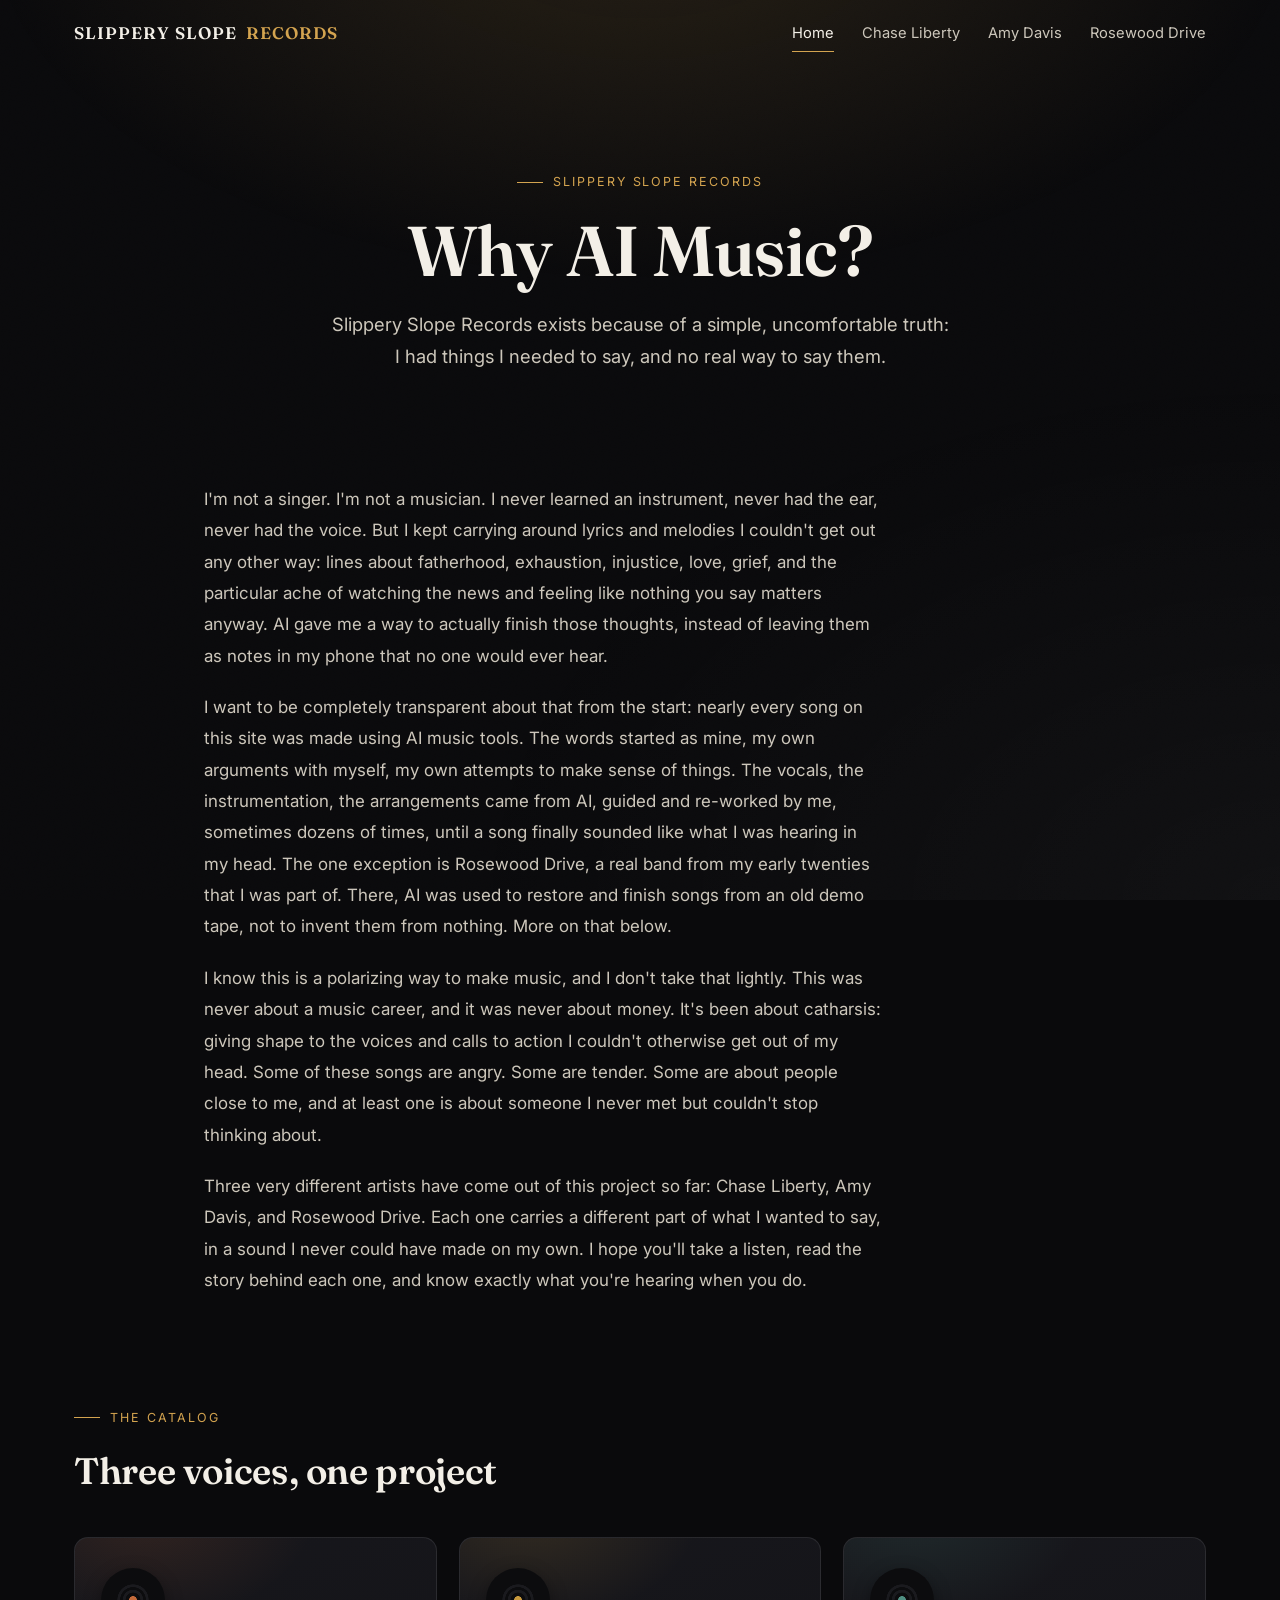
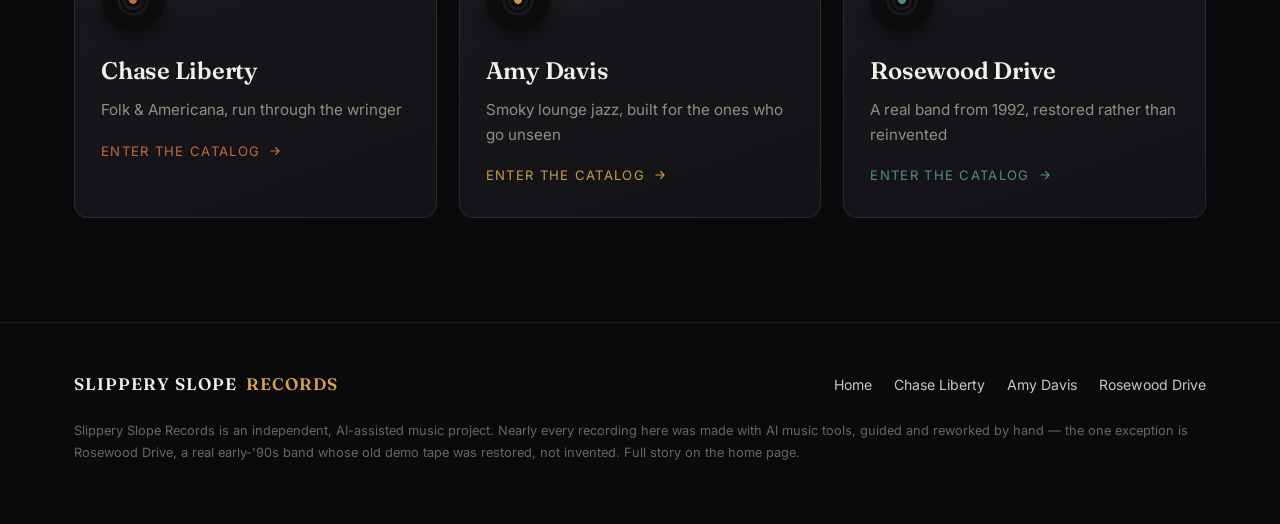
==== index.html @ 737b9333 "Add files via upload" ====
<!doctype html>
<html lang="en">
<head>
<meta charset="utf-8">
<meta name="viewport" content="width=device-width, initial-scale=1">
<title>Slippery Slope Records</title>
<meta name="description" content="Slippery Slope Records — an independent, AI-assisted music label. Home to Chase Liberty, Amy Davis, and Rosewood Drive.">
<link rel="icon" href="data:,">
<link rel="preconnect" href="https://fonts.googleapis.com">
<link rel="preconnect" href="https://fonts.gstatic.com" crossorigin>
<link href="https://fonts.googleapis.com/css2?family=Fraunces:ital,wght@0,400;0,500;0,600;0,700;1,500&family=Inter:wght@400;500;600;700&family=IBM+Plex+Mono:wght@400;500&display=swap" rel="stylesheet">
<link rel="stylesheet" href="assets/css/style.css">
</head>
<body>
<a class="skip-link" href="#main">Skip to content</a>
<header class="site-header">
  <div class="container container--wide">
    <a href="index.html" class="wordmark">Slippery Slope <span class="dot">Records</span></a>
    <nav class="nav-links">
      <a href="index.html" data-page="index.html" class="active">Home</a>
      <a href="chase-liberty.html" data-page="chase-liberty.html">Chase Liberty</a>
      <a href="amy-davis.html" data-page="amy-davis.html">Amy Davis</a>
      <a href="rosewood-drive.html" data-page="rosewood-drive.html">Rosewood Drive</a>
    </nav>
    <button class="nav-toggle" aria-label="Toggle menu" aria-expanded="false"><span></span></button>
  </div>
  <div class="nav-scrim"></div>
</header>
<main id="main">
  <section class="hero hero--center">
    <div class="container">
      <div class="kicker reveal">Slippery Slope Records</div>
      <h1 class="reveal">Why AI Music?</h1>
      <p class="lede reveal">Slippery Slope Records exists because of a simple, uncomfortable truth: I had things I needed to say, and no real way to say them.</p>
    </div>
  </section>

  <section class="section section--tight">
    <div class="container">
      <div class="prose reveal">
        <p>I'm not a singer. I'm not a musician. I never learned an instrument, never had the ear, never had the voice. But I kept carrying around lyrics and melodies I couldn't get out any other way: lines about fatherhood, exhaustion, injustice, love, grief, and the particular ache of watching the news and feeling like nothing you say matters anyway. AI gave me a way to actually finish those thoughts, instead of leaving them as notes in my phone that no one would ever hear.</p>
<p>I want to be completely transparent about that from the start: nearly every song on this site was made using AI music tools. The words started as mine, my own arguments with myself, my own attempts to make sense of things. The vocals, the instrumentation, the arrangements came from AI, guided and re-worked by me, sometimes dozens of times, until a song finally sounded like what I was hearing in my head. The one exception is Rosewood Drive, a real band from my early twenties that I was part of. There, AI was used to restore and finish songs from an old demo tape, not to invent them from nothing. More on that below.</p>
<p>I know this is a polarizing way to make music, and I don't take that lightly. This was never about a music career, and it was never about money. It's been about catharsis: giving shape to the voices and calls to action I couldn't otherwise get out of my head. Some of these songs are angry. Some are tender. Some are about people close to me, and at least one is about someone I never met but couldn't stop thinking about.</p>
<p>Three very different artists have come out of this project so far: Chase Liberty, Amy Davis, and Rosewood Drive. Each one carries a different part of what I wanted to say, in a sound I never could have made on my own. I hope you'll take a listen, read the story behind each one, and know exactly what you're hearing when you do.</p>
      </div>
    </div>
  </section>

  <section class="section">
    <div class="container container--wide">
      <div class="section-head reveal">
        <div class="kicker">The Catalog</div>
        <h2>Three voices, one project</h2>
      </div>
      <div class="artist-grid">
        <a class="artist-card reveal" data-c="chase" href="chase-liberty.html">
          <div class="vinyl" aria-hidden="true"></div>
          <h3>Chase Liberty</h3>
          <p>Folk & Americana, run through the wringer</p>
          <span class="go">Enter the catalog <svg viewBox="0 0 24 24" fill="none" xmlns="http://www.w3.org/2000/svg"><path d="M5 12H19M19 12L13 6M19 12L13 18" stroke="currentColor" stroke-width="2" stroke-linecap="round" stroke-linejoin="round"/></svg></span>
        </a>
        <a class="artist-card reveal" data-c="amy" href="amy-davis.html">
          <div class="vinyl" aria-hidden="true"></div>
          <h3>Amy Davis</h3>
          <p>Smoky lounge jazz, built for the ones who go unseen</p>
          <span class="go">Enter the catalog <svg viewBox="0 0 24 24" fill="none" xmlns="http://www.w3.org/2000/svg"><path d="M5 12H19M19 12L13 6M19 12L13 18" stroke="currentColor" stroke-width="2" stroke-linecap="round" stroke-linejoin="round"/></svg></span>
        </a>
        <a class="artist-card reveal" data-c="rosewood" href="rosewood-drive.html">
          <div class="vinyl" aria-hidden="true"></div>
          <h3>Rosewood Drive</h3>
          <p>A real band from 1992, restored rather than reinvented</p>
          <span class="go">Enter the catalog <svg viewBox="0 0 24 24" fill="none" xmlns="http://www.w3.org/2000/svg"><path d="M5 12H19M19 12L13 6M19 12L13 18" stroke="currentColor" stroke-width="2" stroke-linecap="round" stroke-linejoin="round"/></svg></span>
        </a>
      </div>
    </div>
  </section>
</main>
<footer class="site-footer">
  <div class="container container--wide">
    <div class="footer-grid">
      <a href="index.html" class="wordmark">Slippery Slope <span class="dot">Records</span></a>
      <nav class="footer-nav">
        <a href="index.html">Home</a>
        <a href="chase-liberty.html">Chase Liberty</a>
        <a href="amy-davis.html">Amy Davis</a>
        <a href="rosewood-drive.html">Rosewood Drive</a>
      </nav>
    </div>
    <p class="footer-fine">Slippery Slope Records is an independent, AI-assisted music project. Nearly every recording here was made with AI music tools, guided and reworked by hand — the one exception is Rosewood Drive, a real early-'90s band whose old demo tape was restored, not invented. Full story on the home page.</p>
  </div>
</footer>
<button class="to-top" aria-label="Back to top"><svg viewBox="0 0 24 24" fill="none" xmlns="http://www.w3.org/2000/svg"><path d="M12 19V5M12 5L6 11M12 5L18 11" stroke="currentColor" stroke-width="2" stroke-linecap="round" stroke-linejoin="round"/></svg></button>
<script src="assets/js/main.js"></script>
</body>
</html>
---- assets/css/style.css ----
/* ==========================================================================
   Slippery Slope Records — shared stylesheet
   ========================================================================== */

:root{
  --bg:            #0a0a0c;
  --bg-raised:     #131317;
  --bg-card:       #17171c;
  --line:          rgba(255,255,255,.09);
  --line-strong:   rgba(255,255,255,.16);
  --ink:           #f3efe7;
  --ink-dim:       #cdc7bb;
  --muted:         #948d81;
  --muted-2:       #6b665c;

  /* default / label accent (home page) */
  --accent:        #d3a34f;
  --accent-ink:    #1a1305;
  --accent-soft:   rgba(211,163,79,.14);

  --font-display: "Fraunces", "Iowan Old Style", "Palatino Linotype", Georgia, serif;
  --font-body:    "Inter", -apple-system, BlinkMacSystemFont, "Segoe UI", sans-serif;
  --font-mono:    "IBM Plex Mono", "SFMono-Regular", Consolas, monospace;

  --container: 920px;
  --radius: 14px;
  --radius-sm: 8px;

  --ease: cubic-bezier(.22,.9,.32,1);
}

/* Per-artist accent themes, set via [data-artist] on <body> */
body[data-artist="chase"]{
  --accent: #c46a3a;
  --accent-ink: #1b0d04;
  --accent-soft: rgba(196,106,58,.16);
  --accent-2: #4c6b6a;
}
body[data-artist="amy"]{
  --accent: #c99a3e;
  --accent-ink: #1a1304;
  --accent-soft: rgba(201,154,62,.15);
  --accent-2: #7c2540;
}
body[data-artist="rosewood"]{
  --accent: #4f8f82;
  --accent-ink: #06120f;
  --accent-soft: rgba(79,143,130,.16);
  --accent-2: #c99a3e;
}

*,*::before,*::after{ box-sizing:border-box; }
html{ scroll-behavior:smooth; }
@media (prefers-reduced-motion: reduce){
  html{ scroll-behavior:auto; }
  *,*::before,*::after{ animation-duration:.001ms !important; animation-iteration-count:1 !important; transition-duration:.001ms !important; scroll-behavior:auto !important; }
}

html,body{ height:100%; }
body{
  margin:0;
  background:var(--bg);
  color:var(--ink);
  font-family:var(--font-body);
  font-size:16px;
  line-height:1.6;
  -webkit-font-smoothing:antialiased;
  overflow-x:hidden;
  position:relative;
}

/* film-grain / noise overlay for atmosphere */
body::before{
  content:"";
  position:fixed; inset:0;
  z-index:2000;
  pointer-events:none;
  opacity:.035;
  mix-blend-mode:overlay;
  background-image:url("data:image/svg+xml;utf8,<svg xmlns='http://www.w3.org/2000/svg' width='120' height='120'><filter id='n'><feTurbulence type='fractalNoise' baseFrequency='0.85' numOctaves='2' stitchTiles='stitch'/></filter><rect width='100%25' height='100%25' filter='url(%23n)'/></svg>");
}

/* soft vignette + top glow */
body::after{
  content:"";
  position:fixed; inset:0;
  z-index:0;
  pointer-events:none;
  background:
    radial-gradient(1100px 620px at 50% -10%, var(--accent-soft), transparent 60%),
    radial-gradient(1400px 900px at 100% 100%, rgba(255,255,255,.03), transparent 60%);
}

img{ max-width:100%; display:block; }
a{ color:inherit; text-decoration:none; }
h1,h2,h3,h4{ font-family:var(--font-display); font-weight:600; margin:0; letter-spacing:-.01em; }
p{ margin:0; }
ul{ margin:0; padding:0; list-style:none; }
button{ font:inherit; color:inherit; background:none; border:0; cursor:pointer; }

::selection{ background:var(--accent); color:var(--accent-ink); }

.container{
  width:100%;
  max-width:var(--container);
  margin-inline:auto;
  padding-inline:24px;
  position:relative;
  z-index:1;
}
.container--wide{ max-width:1180px; }

section{ position:relative; z-index:1; }

/* ---------------------------------------------------------------------- */
/* Skip link                                                               */
/* ---------------------------------------------------------------------- */
.skip-link{
  position:absolute; left:12px; top:-60px;
  background:var(--accent); color:var(--accent-ink);
  padding:10px 16px; border-radius:8px; font-weight:600;
  z-index:5000; transition:top .2s var(--ease);
}
.skip-link:focus{ top:12px; }

/* ---------------------------------------------------------------------- */
/* Header / nav                                                           */
/* ---------------------------------------------------------------------- */
.site-header{
  position:sticky; top:0; z-index:1000;
  padding:18px 0;
  background:transparent;
  border-bottom:1px solid transparent;
  transition:background .35s var(--ease), border-color .35s var(--ease), padding .35s var(--ease);
}
.site-header.is-scrolled{
  background:rgba(10,10,12,.82);
  backdrop-filter:blur(14px) saturate(1.2);
  -webkit-backdrop-filter:blur(14px) saturate(1.2);
  border-bottom:1px solid var(--line);
  padding:12px 0;
}
.site-header .container{
  display:flex; align-items:center; justify-content:space-between;
  gap:20px;
}
.wordmark{
  font-family:var(--font-display);
  font-size:1.05rem;
  font-weight:600;
  letter-spacing:.06em;
  text-transform:uppercase;
  display:flex; align-items:baseline; gap:.5em;
  white-space:nowrap;
}
.wordmark .dot{ color:var(--accent); }

.eq{ display:inline-flex; align-items:flex-end; gap:2px; height:14px; }
.eq span{
  width:3px; background:var(--accent); border-radius:1px;
  animation:eq 1.1s ease-in-out infinite;
}
.eq span:nth-child(1){ height:40%; animation-delay:-.9s; }
.eq span:nth-child(2){ height:100%; animation-delay:-.4s; }
.eq span:nth-child(3){ height:65%; animation-delay:-1.1s; }
.eq span:nth-child(4){ height:85%; animation-delay:-.2s; }
@keyframes eq{
  0%,100%{ transform:scaleY(.35); }
  50%{ transform:scaleY(1); }
}

.nav-links{ display:flex; align-items:center; gap:28px; font-size:.92rem; }
.nav-links a{
  position:relative; padding:4px 0; color:var(--ink-dim);
  transition:color .2s;
}
.nav-links a::after{
  content:""; position:absolute; left:0; right:100%; bottom:-2px; height:1px;
  background:var(--accent); transition:right .3s var(--ease);
}
.nav-links a:hover, .nav-links a.active{ color:var(--ink); }
.nav-links a:hover::after, .nav-links a.active::after{ right:0; }

.nav-toggle{
  display:none; width:40px; height:40px; align-items:center; justify-content:center;
  border-radius:8px;
}
.nav-toggle span, .nav-toggle::before, .nav-toggle::after{
  content:""; display:block; width:20px; height:1.5px; background:var(--ink);
  transition:transform .25s var(--ease), opacity .2s;
}
.nav-toggle::before{ transform:translateY(-6px); }
.nav-toggle::after{ transform:translateY(6px); }
.nav-toggle.is-open::before{ transform:translateY(0) rotate(45deg); }
.nav-toggle.is-open::after{ transform:translateY(0) rotate(-45deg); }
.nav-toggle.is-open span{ opacity:0; }

@media (max-width: 760px){
  .nav-links{
    position:fixed; inset:0 0 0 auto; width:min(78vw,320px);
    background:#0d0d10; border-left:1px solid var(--line);
    flex-direction:column; align-items:flex-start; justify-content:center;
    gap:26px; padding:40px 32px;
    transform:translateX(100%); transition:transform .35s var(--ease);
    z-index:999;
  }
  .nav-links.is-open{ transform:translateX(0); }
  .nav-links a{ font-size:1.1rem; }
  .nav-toggle{ display:inline-flex; }
  .nav-scrim{
    position:fixed; inset:0; background:rgba(0,0,0,.5); opacity:0; pointer-events:none;
    transition:opacity .3s; z-index:998;
  }
  .nav-scrim.is-open{ opacity:1; pointer-events:auto; }
}

/* ---------------------------------------------------------------------- */
/* Hero                                                                    */
/* ---------------------------------------------------------------------- */
.hero{
  padding:96px 0 72px;
  text-align:center;
}
.hero--artist{ text-align:left; padding-top:72px; }
.kicker{
  display:inline-flex; align-items:center; gap:10px;
  font-size:.78rem; letter-spacing:.16em; text-transform:uppercase;
  color:var(--accent); margin-bottom:22px;
}
.kicker::before{ content:""; width:26px; height:1px; background:var(--accent); }
.hero h1{
  font-size:clamp(2.4rem, 6vw, 4.4rem);
  line-height:1.04;
}
.hero .lede{
  margin-top:22px; max-width:620px;
  color:var(--ink-dim); font-size:1.15rem; line-height:1.7;
}
.hero--artist .lede{ margin-inline:0; }
.hero .lede + .lede{ margin-top:14px; }
.hero--center .lede{ margin-inline:auto; }

.hero-meta{
  display:flex; gap:14px; margin-top:30px; flex-wrap:wrap;
}
.hero--center .hero-meta{ justify-content:center; }

/* buttons */
.btn{
  display:inline-flex; align-items:center; gap:10px;
  padding:13px 24px; border-radius:999px;
  font-size:.9rem; font-weight:600; letter-spacing:.02em;
  border:1px solid var(--line-strong);
  transition:transform .25s var(--ease), background .25s, border-color .25s, color .25s;
}
.btn:hover{ transform:translateY(-2px); }
.btn-primary{ background:var(--accent); color:var(--accent-ink); border-color:var(--accent); }
.btn-primary:hover{ filter:brightness(1.08); }
.btn-ghost{ background:transparent; color:var(--ink); }
.btn-ghost:hover{ border-color:var(--accent); color:var(--accent); }
.btn[aria-disabled="true"]{
  opacity:.55; cursor:default; border-style:dashed;
}
.btn[aria-disabled="true"]:hover{ transform:none; border-color:var(--line-strong); color:inherit; }
.btn svg{ width:16px; height:16px; flex:none; }

/* ---------------------------------------------------------------------- */
/* Reveal-on-scroll                                                        */
/* ---------------------------------------------------------------------- */
.reveal{
  opacity:0; transform:translateY(22px);
  transition:opacity .8s var(--ease), transform .8s var(--ease);
}
.reveal.in-view{ opacity:1; transform:translateY(0); }
.reveal-stagger.in-view > *{ transition-delay:calc(var(--i,0) * 90ms); }

/* ---------------------------------------------------------------------- */
/* Prose sections (Home / bios)                                           */
/* ---------------------------------------------------------------------- */
.prose{ max-width:680px; }
.prose p{ color:var(--ink-dim); font-size:1.06rem; line-height:1.85; }
.prose p + p{ margin-top:20px; }
.prose em{ color:var(--ink); font-style:italic; }

.section{ padding:64px 0; }
.section--tight{ padding:40px 0; }
.section-head{ margin-bottom:36px; }
.section-head h2{ font-size:clamp(1.7rem,3.4vw,2.3rem); }
.section-head .kicker{ margin-bottom:14px; }

.divider{
  border:0; height:1px; background:var(--line);
  margin:0;
}

/* ---------------------------------------------------------------------- */
/* Artist teaser cards (home)                                              */
/* ---------------------------------------------------------------------- */
.artist-grid{
  display:grid; grid-template-columns:repeat(3,1fr); gap:22px;
}
@media (max-width:860px){ .artist-grid{ grid-template-columns:1fr; } }

.artist-card{
  display:block; padding:30px 26px; border-radius:var(--radius);
  background:linear-gradient(160deg,var(--bg-card),var(--bg-raised));
  border:1px solid var(--line);
  position:relative; overflow:hidden;
  transition:transform .4s var(--ease), border-color .4s;
}
.artist-card::before{
  content:""; position:absolute; inset:0;
  background:radial-gradient(240px 160px at 20% -10%, var(--card-accent, var(--accent)) , transparent 70%);
  opacity:.16; transition:opacity .4s;
}
.artist-card:hover{ transform:translateY(-6px); border-color:var(--card-accent, var(--accent)); }
.artist-card:hover::before{ opacity:.3; }
.artist-card[data-c="chase"]{ --card-accent:#c46a3a; }
.artist-card[data-c="amy"]{ --card-accent:#c99a3e; }
.artist-card[data-c="rosewood"]{ --card-accent:#4f8f82; }

.artist-card .vinyl{ margin-bottom:20px; }
.artist-card h3{ font-size:1.5rem; margin-bottom:8px; position:relative; }
.artist-card p{ color:var(--muted); font-size:.95rem; position:relative; line-height:1.6; }
.artist-card .go{
  margin-top:18px; display:inline-flex; align-items:center; gap:8px;
  font-size:.82rem; text-transform:uppercase; letter-spacing:.1em;
  color:var(--card-accent, var(--accent)); position:relative;
}
.artist-card .go svg{ width:14px; height:14px; transition:transform .3s var(--ease); }
.artist-card:hover .go svg{ transform:translateX(5px); }

/* vinyl record decorative placeholder */
.vinyl{
  width:64px; height:64px; border-radius:50%;
  background:
    radial-gradient(circle at 50% 50%, var(--card-accent,var(--accent)) 0 8%, #0c0c0e 9% 16%,
    #1a1a1e 17% 22%, #0c0c0e 23% 28%, #1a1a1e 29% 34%, #0c0c0e 35% 100%);
  box-shadow:0 6px 18px rgba(0,0,0,.4);
  position:relative;
  transition:transform .6s var(--ease);
}
.artist-card:hover .vinyl{ transform:rotate(70deg); }
.vinyl--lg{ width:176px; height:176px; }
.vinyl-spin{ animation:spin 6s linear infinite; }
@keyframes spin{ to{ transform:rotate(360deg); } }

/* ---------------------------------------------------------------------- */
/* Artist bio block                                                        */
/* ---------------------------------------------------------------------- */
.bio-block{
  display:grid; grid-template-columns:auto 1fr; gap:32px; align-items:start;
}
@media (max-width:640px){ .bio-block{ grid-template-columns:1fr; } .bio-block .vinyl--lg{ margin-bottom:6px; } }

/* ---------------------------------------------------------------------- */
/* Album block                                                             */
/* ---------------------------------------------------------------------- */
.album{
  padding:56px 0;
  border-top:1px solid var(--line);
}
.album-head{
  display:flex; flex-wrap:wrap; align-items:baseline; justify-content:space-between;
  gap:14px; margin-bottom:14px;
}
.album-head h2{ font-size:clamp(1.6rem,3.6vw,2.2rem); }
.album-date{ color:var(--muted); font-size:.9rem; letter-spacing:.04em; }
.album-intro{ max-width:680px; margin-bottom:38px; }
.album-intro p{ color:var(--ink-dim); line-height:1.8; }
.album-intro p + p{ margin-top:16px; }

/* ---------------------------------------------------------------------- */
/* Track cards                                                             */
/* ---------------------------------------------------------------------- */
.tracklist{ display:flex; flex-direction:column; gap:14px; }

.track{
  border:1px solid var(--line);
  border-radius:var(--radius);
  background:var(--bg-card);
  overflow:hidden;
}
.track-head{
  width:100%; display:flex; align-items:center; gap:16px;
  padding:20px 22px; text-align:left;
}
.track-num{
  font-family:var(--font-mono); font-size:.78rem; color:var(--muted);
  width:26px; flex:none;
}
.track-title-wrap{ flex:1; min-width:0; }
.track-title{ font-family:var(--font-display); font-size:1.18rem; font-weight:600; }
.track-title .dedication{
  display:block; font-family:var(--font-body); font-weight:500; font-style:italic;
  color:var(--accent); font-size:.82rem; margin-top:4px;
}
.track-subtitle{ color:var(--muted); font-size:.82rem; margin-top:3px; font-style:italic; }
.track-toggle-icon{
  width:30px; height:30px; border-radius:50%; border:1px solid var(--line-strong);
  display:flex; align-items:center; justify-content:center; flex:none;
  transition:transform .35s var(--ease), border-color .3s, background .3s;
}
.track-toggle-icon svg{ width:12px; height:12px; }
.track[data-open="true"] .track-toggle-icon{
  transform:rotate(45deg); background:var(--accent); border-color:var(--accent);
}
.track[data-open="true"] .track-toggle-icon svg path{ stroke:var(--accent-ink); }

.track-body{
  display:grid; grid-template-rows:0fr; transition:grid-template-rows .5s var(--ease);
}
.track[data-open="true"] .track-body{ grid-template-rows:1fr; }
.track-body-inner{ overflow:hidden; }

.track-tabs{
  display:flex; gap:6px; padding:0 22px; margin-top:2px;
}
.track-tab{
  padding:8px 16px; font-size:.82rem; border-radius:999px;
  color:var(--muted); border:1px solid transparent;
}
.track-tab.is-active{ background:var(--accent-soft); color:var(--accent); border-color:var(--accent-soft); }
.track-panels{ padding:18px 22px 26px; }
.track-panel{ display:none; }
.track-panel.is-active{ display:block; }

.track-story p{ color:var(--ink-dim); line-height:1.8; font-size:.98rem; }
.track-story p + p{ margin-top:16px; }

.lyrics{
  font-family:var(--font-mono);
  font-size:.86rem; line-height:1.9;
  color:var(--ink-dim);
  white-space:pre-line;
  border-left:2px solid var(--accent-soft);
  padding-left:18px;
}

.note-card{
  border:1px dashed var(--line-strong); border-radius:var(--radius-sm);
  padding:16px 18px; color:var(--muted); font-size:.88rem; font-style:italic;
  background:rgba(255,255,255,.02);
}

.track-photos{
  display:grid; grid-template-columns:repeat(auto-fit,minmax(220px,1fr));
  gap:16px; margin-top:22px;
}
.track-photo figure{ margin:0; }
.track-photo img{
  border-radius:var(--radius-sm); border:1px solid var(--line);
  filter:grayscale(.15) contrast(1.05);
}
.track-photo figcaption{
  margin-top:8px; font-size:.8rem; color:var(--muted); line-height:1.5; font-style:italic;
}

/* ---------------------------------------------------------------------- */
/* Disclosure / callout                                                    */
/* ---------------------------------------------------------------------- */
.callout{
  border:1px solid var(--line-strong);
  border-radius:var(--radius);
  padding:28px 30px;
  background:linear-gradient(160deg, var(--accent-soft), transparent 70%);
}
.callout h3{ font-size:1.1rem; margin-bottom:10px; }
.callout p{ color:var(--ink-dim); font-size:.95rem; line-height:1.75; }

/* ---------------------------------------------------------------------- */
/* Footer                                                                  */
/* ---------------------------------------------------------------------- */
.site-footer{
  border-top:1px solid var(--line);
  padding:48px 0 60px;
  margin-top:40px;
}
.footer-grid{
  display:flex; flex-wrap:wrap; justify-content:space-between; gap:24px;
  align-items:center;
}
.footer-nav{ display:flex; gap:22px; flex-wrap:wrap; font-size:.88rem; color:var(--ink-dim); }
.footer-nav a:hover{ color:var(--accent); }
.footer-fine{ color:var(--muted-2); font-size:.8rem; margin-top:22px; line-height:1.7; }

/* ---------------------------------------------------------------------- */
/* Back to top                                                             */
/* ---------------------------------------------------------------------- */
.to-top{
  position:fixed; right:22px; bottom:22px; z-index:900;
  width:46px; height:46px; border-radius:50%;
  background:var(--bg-card); border:1px solid var(--line-strong);
  display:flex; align-items:center; justify-content:center;
  opacity:0; transform:translateY(10px); pointer-events:none;
  transition:opacity .3s, transform .3s, border-color .3s;
}
.to-top.is-visible{ opacity:1; transform:translateY(0); pointer-events:auto; }
.to-top:hover{ border-color:var(--accent); }
.to-top svg{ width:16px; height:16px; }

/* ---------------------------------------------------------------------- */
/* Misc                                                                    */
/* ---------------------------------------------------------------------- */
.eyebrow-list{ display:flex; gap:10px; flex-wrap:wrap; margin-top:26px; }
.pill{
  font-size:.78rem; padding:6px 12px; border-radius:999px;
  border:1px solid var(--line-strong); color:var(--muted);
}

@media (max-width:640px){
  .hero{ padding:64px 0 48px; }
  .section{ padding:44px 0; }
  .album{ padding:40px 0; }
  .track-head{ padding:16px; }
}
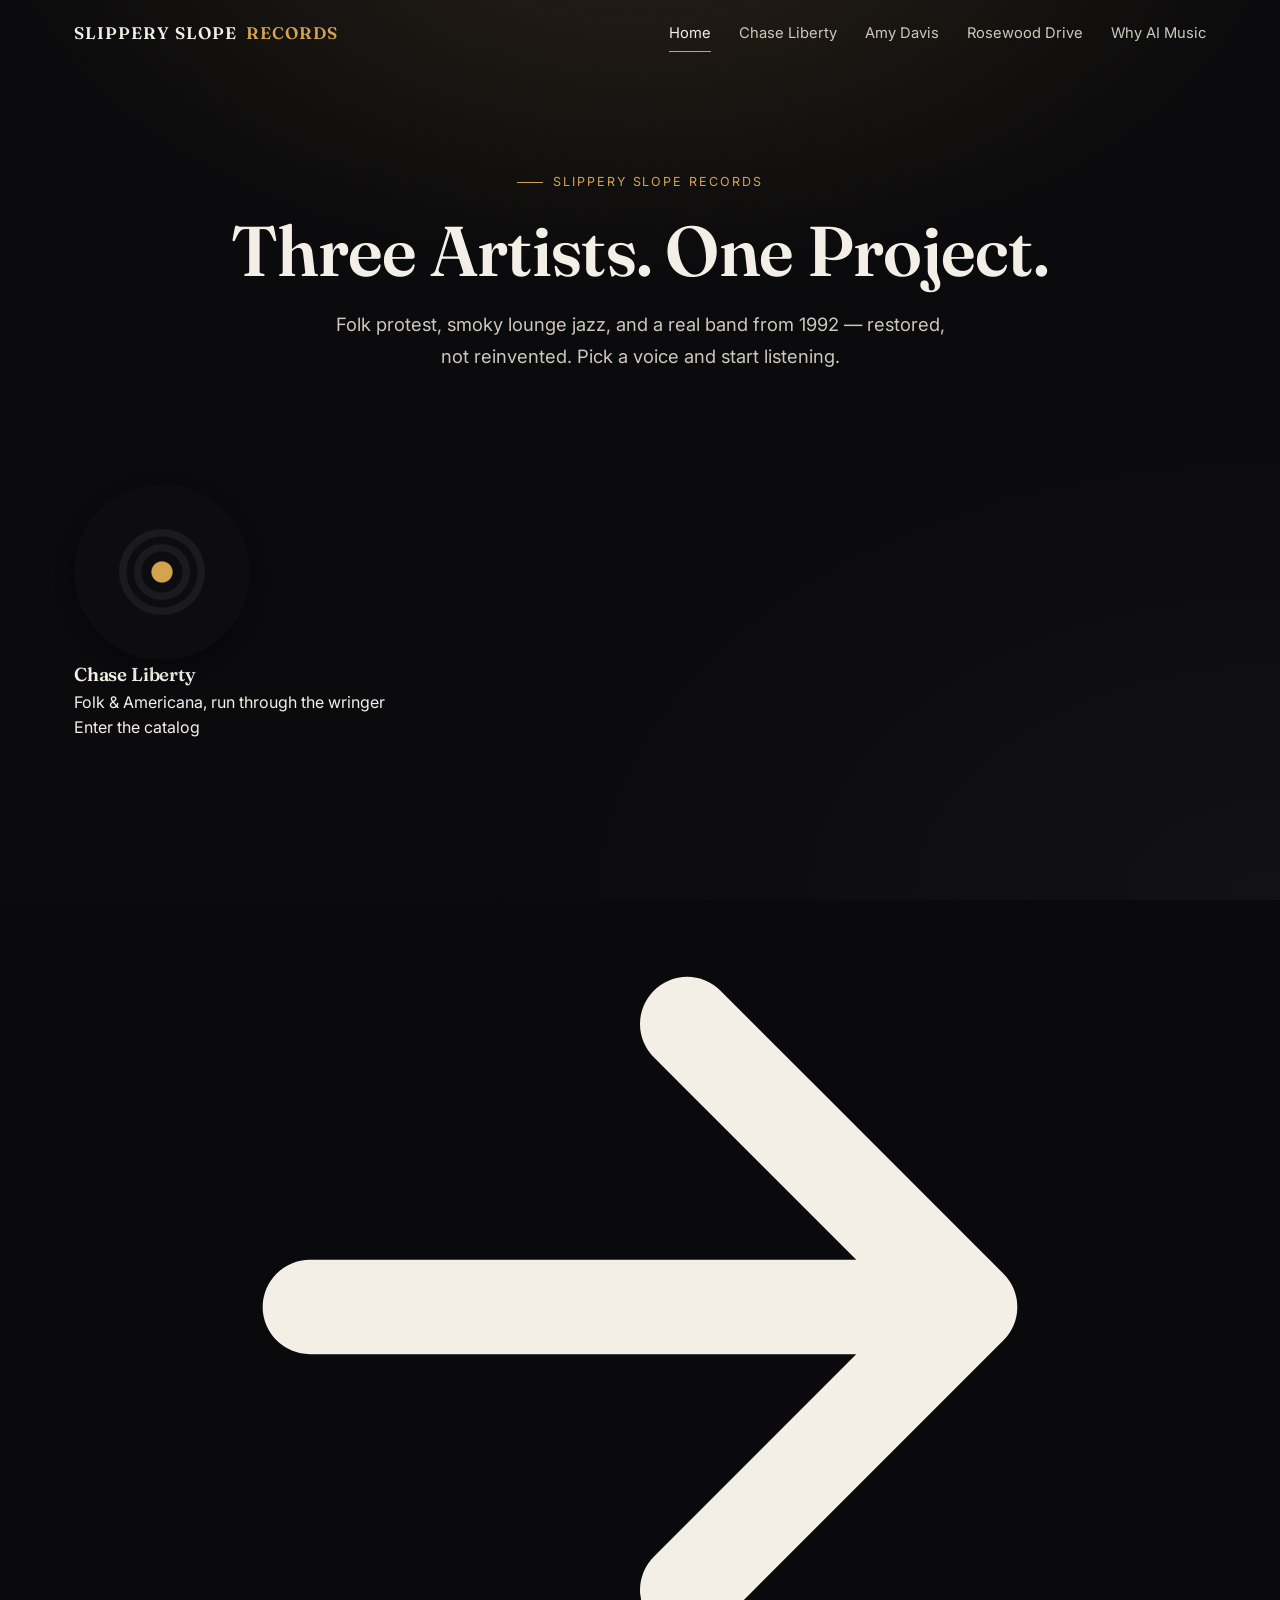
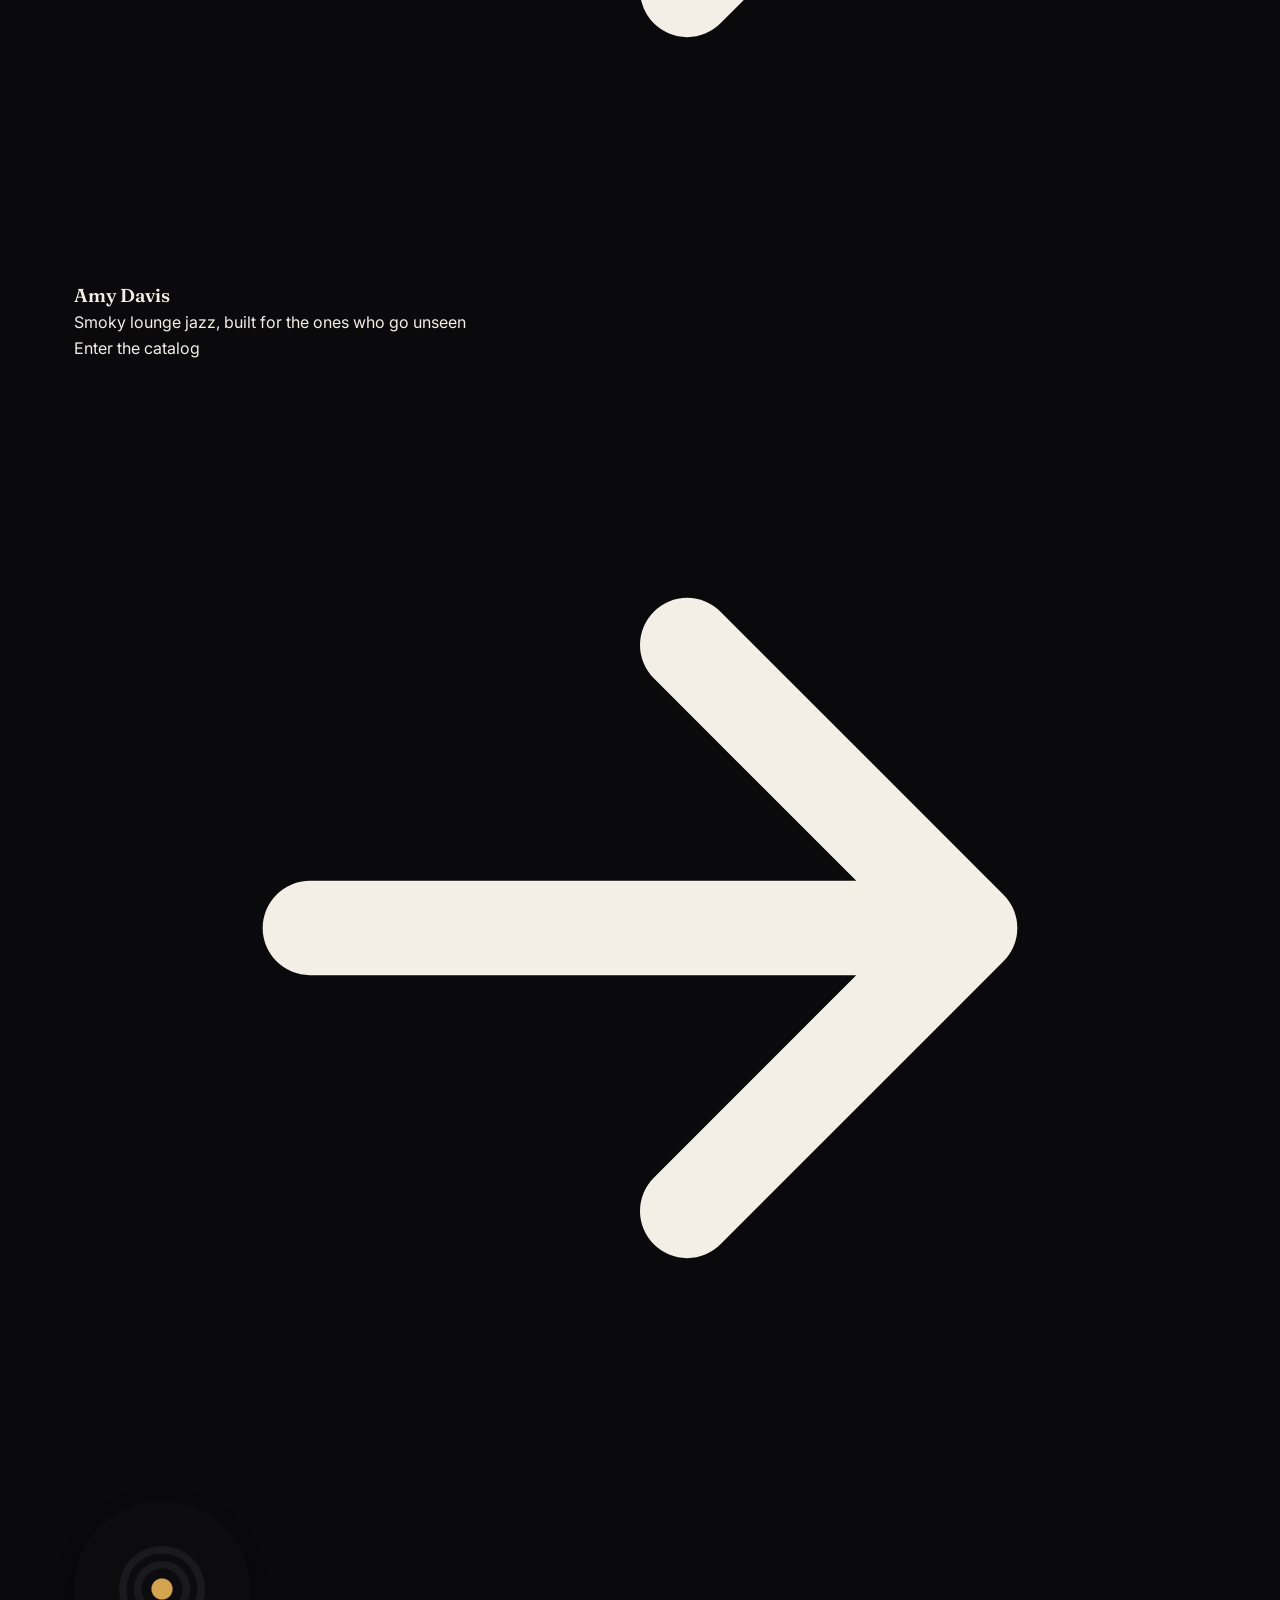
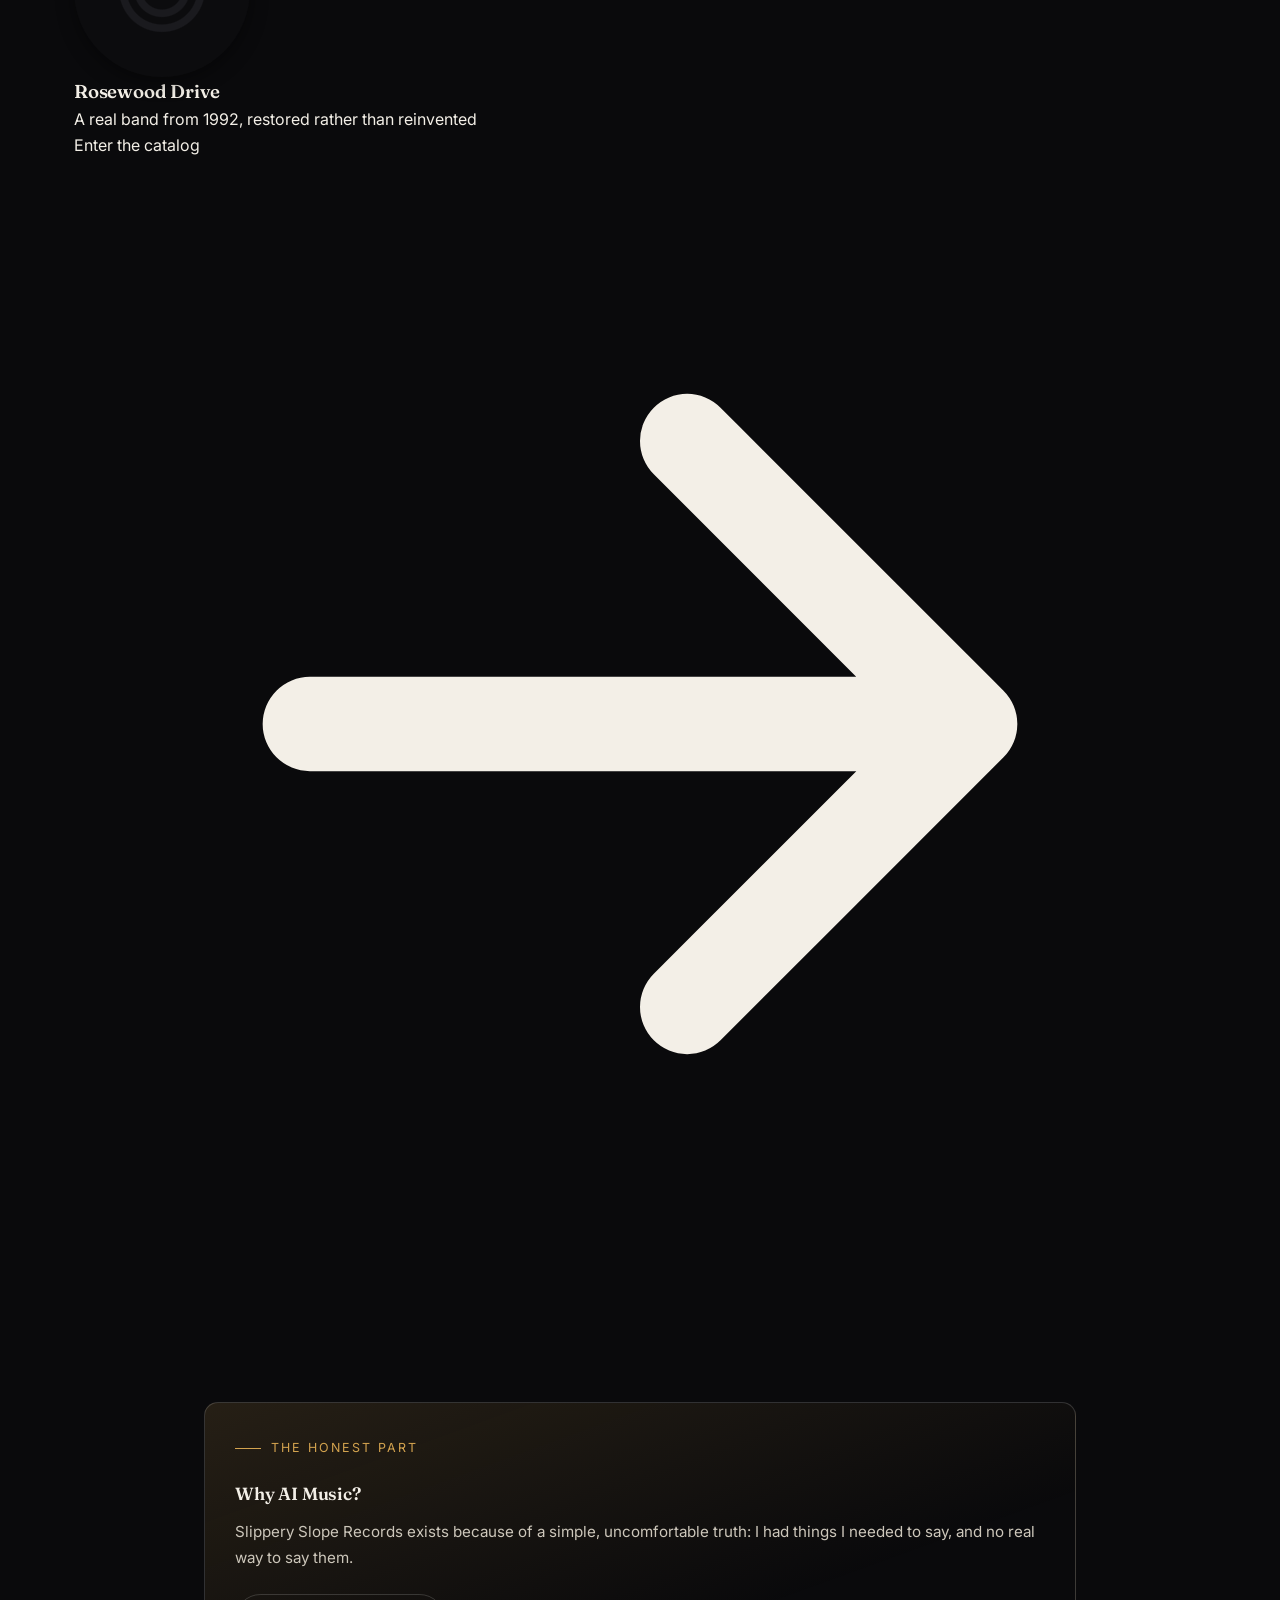
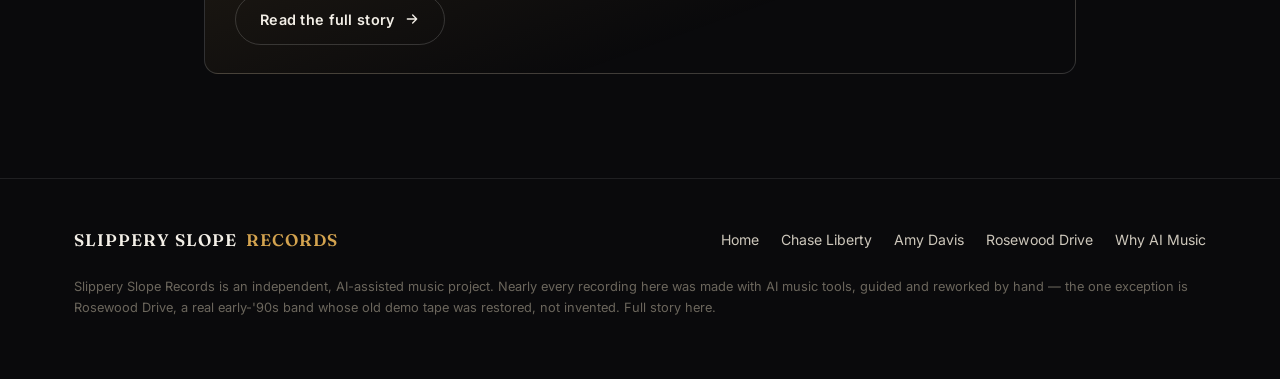
==== commit 8c5b2ee8: "Redesign home page with artist hero cards; move Why AI Music to its own page" ====
--- a/index.html
+++ b/index.html
@@ -21,6 +21,7 @@
       <a href="chase-liberty.html" data-page="chase-liberty.html">Chase Liberty</a>
       <a href="amy-davis.html" data-page="amy-davis.html">Amy Davis</a>
       <a href="rosewood-drive.html" data-page="rosewood-drive.html">Rosewood Drive</a>
+      <a href="why-ai-music.html" data-page="why-ai-music.html">Why AI Music</a>
     </nav>
     <button class="nav-toggle" aria-label="Toggle menu" aria-expanded="false"><span></span></button>
   </div>
@@ -30,47 +31,51 @@
   <section class="hero hero--center">
     <div class="container">
       <div class="kicker reveal">Slippery Slope Records</div>
-      <h1 class="reveal">Why AI Music?</h1>
-      <p class="lede reveal">Slippery Slope Records exists because of a simple, uncomfortable truth: I had things I needed to say, and no real way to say them.</p>
+      <h1 class="reveal">Three Artists. One Project.</h1>
+      <p class="lede reveal">Folk protest, smoky lounge jazz, and a real band from 1992 — restored, not reinvented. Pick a voice and start listening.</p>
     </div>
   </section>
 
   <section class="section section--tight">
-    <div class="container">
-      <div class="prose reveal">
-        <p>I'm not a singer. I'm not a musician. I never learned an instrument, never had the ear, never had the voice. But I kept carrying around lyrics and melodies I couldn't get out any other way: lines about fatherhood, exhaustion, injustice, love, grief, and the particular ache of watching the news and feeling like nothing you say matters anyway. AI gave me a way to actually finish those thoughts, instead of leaving them as notes in my phone that no one would ever hear.</p>
-<p>I want to be completely transparent about that from the start: nearly every song on this site was made using AI music tools. The words started as mine, my own arguments with myself, my own attempts to make sense of things. The vocals, the instrumentation, the arrangements came from AI, guided and re-worked by me, sometimes dozens of times, until a song finally sounded like what I was hearing in my head. The one exception is Rosewood Drive, a real band from my early twenties that I was part of. There, AI was used to restore and finish songs from an old demo tape, not to invent them from nothing. More on that below.</p>
-<p>I know this is a polarizing way to make music, and I don't take that lightly. This was never about a music career, and it was never about money. It's been about catharsis: giving shape to the voices and calls to action I couldn't otherwise get out of my head. Some of these songs are angry. Some are tender. Some are about people close to me, and at least one is about someone I never met but couldn't stop thinking about.</p>
-<p>Three very different artists have come out of this project so far: Chase Liberty, Amy Davis, and Rosewood Drive. Each one carries a different part of what I wanted to say, in a sound I never could have made on my own. I hope you'll take a listen, read the story behind each one, and know exactly what you're hearing when you do.</p>
+    <div class="container container--wide">
+      <div class="artist-hero-grid">
+        <a class="artist-hero-card reveal" data-c="chase" href="chase-liberty.html" aria-label="Chase Liberty — Folk & Americana, run through the wringer">
+          <div class="artist-hero-watermark vinyl vinyl--lg" aria-hidden="true"></div>
+          <div class="artist-hero-content">
+            <h3>Chase Liberty</h3>
+            <p>Folk & Americana, run through the wringer</p>
+            <span class="go">Enter the catalog <svg viewBox="0 0 24 24" fill="none" xmlns="http://www.w3.org/2000/svg"><path d="M5 12H19M19 12L13 6M19 12L13 18" stroke="currentColor" stroke-width="2" stroke-linecap="round" stroke-linejoin="round"/></svg></span>
+          </div>
+        </a>
+        <a class="artist-hero-card reveal" data-c="amy" href="amy-davis.html" aria-label="Amy Davis — Smoky lounge jazz, built for the ones who go unseen" style="--hero-img:url('/assets/img/amy-davis-mic.jpg')">
+          
+          <div class="artist-hero-content">
+            <h3>Amy Davis</h3>
+            <p>Smoky lounge jazz, built for the ones who go unseen</p>
+            <span class="go">Enter the catalog <svg viewBox="0 0 24 24" fill="none" xmlns="http://www.w3.org/2000/svg"><path d="M5 12H19M19 12L13 6M19 12L13 18" stroke="currentColor" stroke-width="2" stroke-linecap="round" stroke-linejoin="round"/></svg></span>
+          </div>
+        </a>
+        <a class="artist-hero-card reveal" data-c="rosewood" href="rosewood-drive.html" aria-label="Rosewood Drive — A real band from 1992, restored rather than reinvented">
+          <div class="artist-hero-watermark vinyl vinyl--lg" aria-hidden="true"></div>
+          <div class="artist-hero-content">
+            <h3>Rosewood Drive</h3>
+            <p>A real band from 1992, restored rather than reinvented</p>
+            <span class="go">Enter the catalog <svg viewBox="0 0 24 24" fill="none" xmlns="http://www.w3.org/2000/svg"><path d="M5 12H19M19 12L13 6M19 12L13 18" stroke="currentColor" stroke-width="2" stroke-linecap="round" stroke-linejoin="round"/></svg></span>
+          </div>
+        </a>
       </div>
     </div>
   </section>
 
   <section class="section">
-    <div class="container container--wide">
-      <div class="section-head reveal">
-        <div class="kicker">The Catalog</div>
-        <h2>Three voices, one project</h2>
-      </div>
-      <div class="artist-grid">
-        <a class="artist-card reveal" data-c="chase" href="chase-liberty.html">
-          <div class="vinyl" aria-hidden="true"></div>
-          <h3>Chase Liberty</h3>
-          <p>Folk & Americana, run through the wringer</p>
-          <span class="go">Enter the catalog <svg viewBox="0 0 24 24" fill="none" xmlns="http://www.w3.org/2000/svg"><path d="M5 12H19M19 12L13 6M19 12L13 18" stroke="currentColor" stroke-width="2" stroke-linecap="round" stroke-linejoin="round"/></svg></span>
-        </a>
-        <a class="artist-card reveal" data-c="amy" href="amy-davis.html">
-          <div class="vinyl" aria-hidden="true"></div>
-          <h3>Amy Davis</h3>
-          <p>Smoky lounge jazz, built for the ones who go unseen</p>
-          <span class="go">Enter the catalog <svg viewBox="0 0 24 24" fill="none" xmlns="http://www.w3.org/2000/svg"><path d="M5 12H19M19 12L13 6M19 12L13 18" stroke="currentColor" stroke-width="2" stroke-linecap="round" stroke-linejoin="round"/></svg></span>
-        </a>
-        <a class="artist-card reveal" data-c="rosewood" href="rosewood-drive.html">
-          <div class="vinyl" aria-hidden="true"></div>
-          <h3>Rosewood Drive</h3>
-          <p>A real band from 1992, restored rather than reinvented</p>
-          <span class="go">Enter the catalog <svg viewBox="0 0 24 24" fill="none" xmlns="http://www.w3.org/2000/svg"><path d="M5 12H19M19 12L13 6M19 12L13 18" stroke="currentColor" stroke-width="2" stroke-linecap="round" stroke-linejoin="round"/></svg></span>
-        </a>
+    <div class="container">
+      <div class="callout reveal">
+        <div class="kicker">The Honest Part</div>
+        <h3>Why AI Music?</h3>
+        <p>Slippery Slope Records exists because of a simple, uncomfortable truth: I had things I needed to say, and no real way to say them.</p>
+        <div class="hero-meta" style="margin-top:22px;">
+          <a class="btn btn-ghost" href="why-ai-music.html">Read the full story <svg viewBox="0 0 24 24" fill="none" xmlns="http://www.w3.org/2000/svg"><path d="M5 12H19M19 12L13 6M19 12L13 18" stroke="currentColor" stroke-width="2" stroke-linecap="round" stroke-linejoin="round"/></svg></a>
+        </div>
       </div>
     </div>
   </section>
@@ -84,9 +89,10 @@
         <a href="chase-liberty.html">Chase Liberty</a>
         <a href="amy-davis.html">Amy Davis</a>
         <a href="rosewood-drive.html">Rosewood Drive</a>
+        <a href="why-ai-music.html">Why AI Music</a>
       </nav>
     </div>
-    <p class="footer-fine">Slippery Slope Records is an independent, AI-assisted music project. Nearly every recording here was made with AI music tools, guided and reworked by hand — the one exception is Rosewood Drive, a real early-'90s band whose old demo tape was restored, not invented. Full story on the home page.</p>
+    <p class="footer-fine">Slippery Slope Records is an independent, AI-assisted music project. Nearly every recording here was made with AI music tools, guided and reworked by hand — the one exception is Rosewood Drive, a real early-'90s band whose old demo tape was restored, not invented. <a href="why-ai-music.html">Full story here</a>.</p>
   </div>
 </footer>
 <button class="to-top" aria-label="Back to top"><svg viewBox="0 0 24 24" fill="none" xmlns="http://www.w3.org/2000/svg"><path d="M12 19V5M12 5L6 11M12 5L18 11" stroke="currentColor" stroke-width="2" stroke-linecap="round" stroke-linejoin="round"/></svg></button>
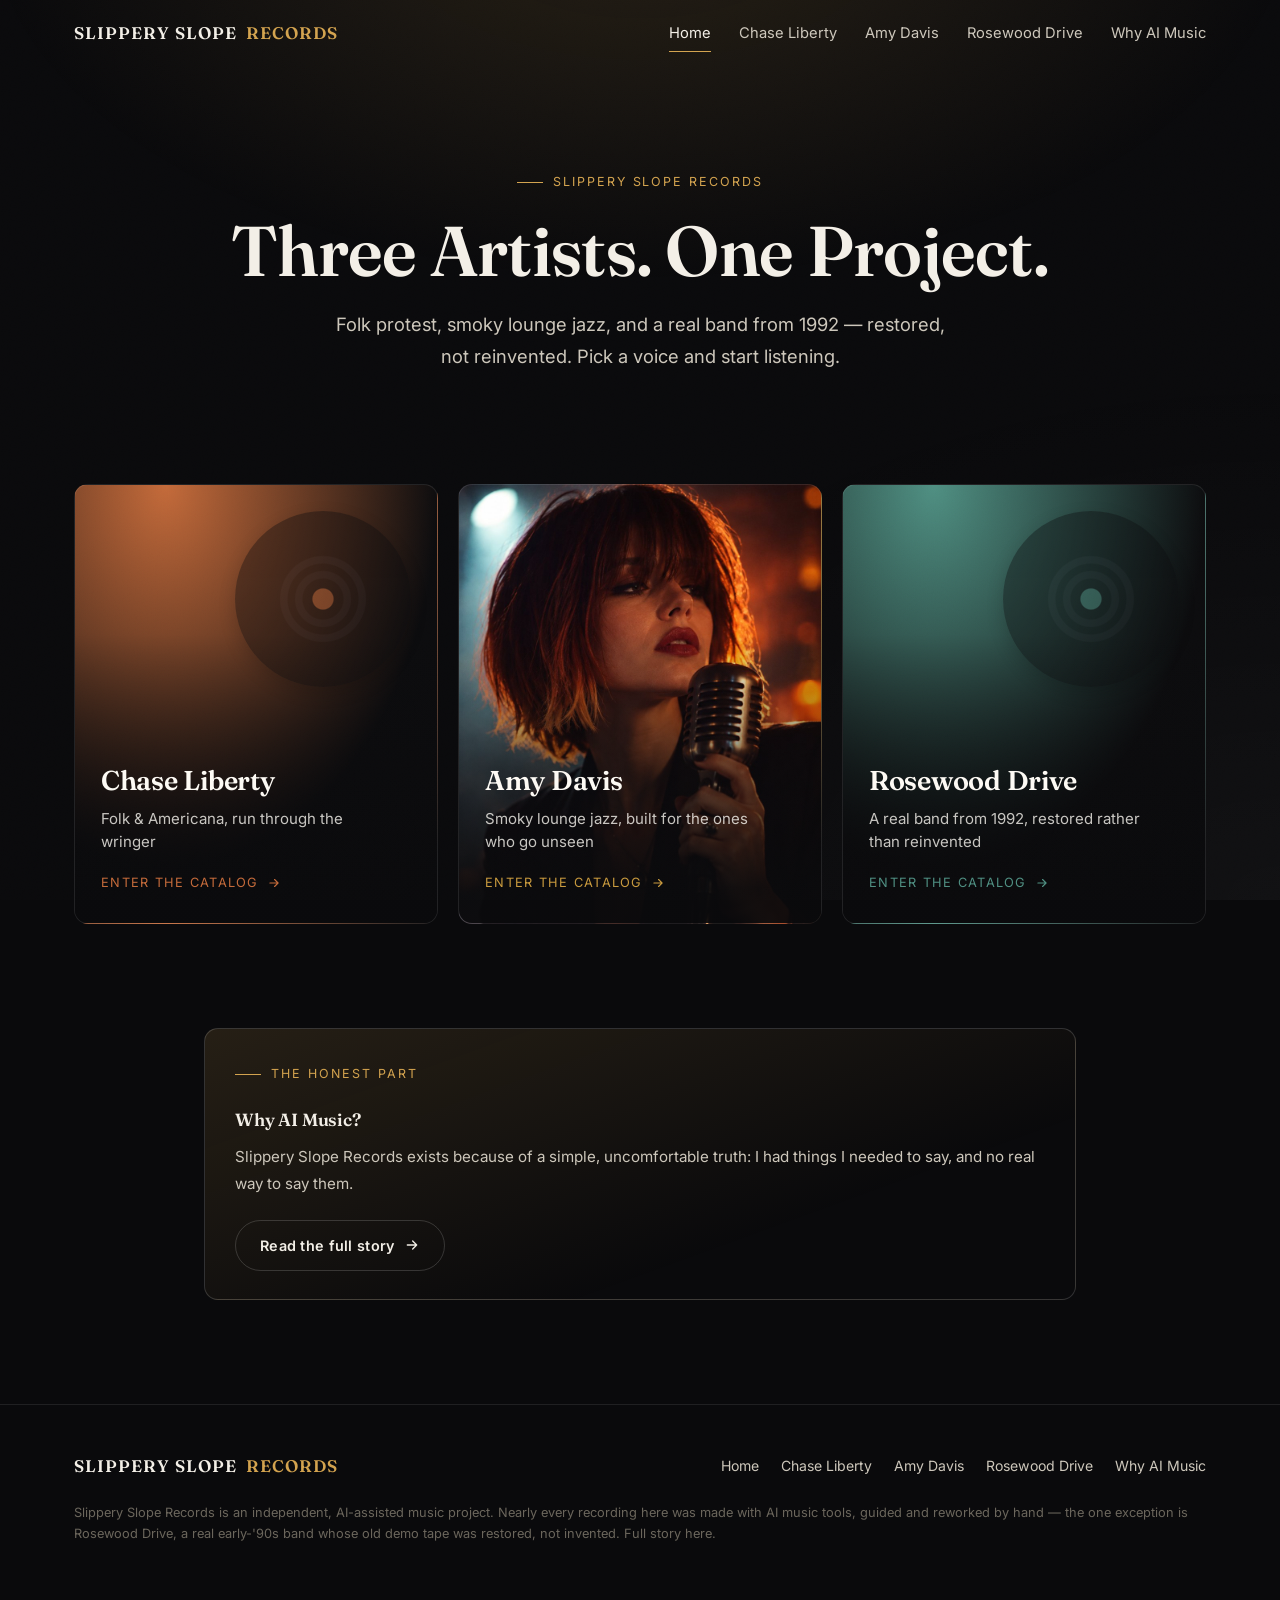
==== commit 06cb62f9: "Fix hero image style attribute: drop quotes inside url() to avoid build-pipeline quote-escaping bug" ====
--- a/index.html
+++ b/index.html
@@ -47,7 +47,7 @@
             <span class="go">Enter the catalog <svg viewBox="0 0 24 24" fill="none" xmlns="http://www.w3.org/2000/svg"><path d="M5 12H19M19 12L13 6M19 12L13 18" stroke="currentColor" stroke-width="2" stroke-linecap="round" stroke-linejoin="round"/></svg></span>
           </div>
         </a>
-        <a class="artist-hero-card reveal" data-c="amy" href="amy-davis.html" aria-label="Amy Davis — Smoky lounge jazz, built for the ones who go unseen" style="--hero-img:url('/assets/img/amy-davis-mic.jpg')">
+        <a class="artist-hero-card reveal" data-c="amy" href="amy-davis.html" aria-label="Amy Davis — Smoky lounge jazz, built for the ones who go unseen" style="--hero-img:url(/assets/img/amy-davis-mic.jpg)">
           
           <div class="artist-hero-content">
             <h3>Amy Davis</h3>
--- a/assets/css/style.css
+++ b/assets/css/style.css
@@ -346,12 +346,66 @@
 @keyframes spin{ to{ transform:rotate(360deg); } }
 
 /* ---------------------------------------------------------------------- */
+/* Home — big artist hero cards                                            */
+/* ---------------------------------------------------------------------- */
+.artist-hero-grid{
+  display:grid; grid-template-columns:repeat(3,1fr); gap:20px;
+}
+@media (max-width:900px){ .artist-hero-grid{ grid-template-columns:1fr; } }
+
+.artist-hero-card{
+  position:relative; display:block; overflow:hidden;
+  min-height:440px; border-radius:var(--radius); border:1px solid var(--line);
+  background:
+    var(--hero-img, none) center/cover no-repeat,
+    radial-gradient(130% 150% at 25% 0%, var(--card-accent, var(--accent)) 0%, #0c0c0e 58%);
+  transition:transform .5s var(--ease), border-color .4s;
+}
+.artist-hero-card[data-c="chase"]{ --card-accent:#c46a3a; }
+.artist-hero-card[data-c="amy"]{ --card-accent:#c99a3e; }
+.artist-hero-card[data-c="rosewood"]{ --card-accent:#4f8f82; }
+.artist-hero-card::after{
+  content:""; position:absolute; inset:0; z-index:1;
+  background:linear-gradient(180deg, rgba(10,10,12,0) 34%, rgba(10,10,12,.94) 92%);
+}
+.artist-hero-card:hover{ transform:translateY(-6px); border-color:var(--card-accent, var(--accent)); }
+.artist-hero-watermark{
+  position:absolute; top:26px; right:26px; z-index:1; opacity:.4;
+}
+.artist-hero-content{
+  position:absolute; left:0; right:0; bottom:0; z-index:2; padding:28px 26px;
+}
+.artist-hero-content h3{ font-size:1.7rem; color:#fdfaf4; margin-bottom:6px; }
+.artist-hero-content p{ color:rgba(253,250,244,.78); font-size:.94rem; line-height:1.5; margin-bottom:16px; max-width:32ch; }
+.artist-hero-content .go{
+  display:inline-flex; align-items:center; gap:8px;
+  font-size:.8rem; text-transform:uppercase; letter-spacing:.1em;
+  color:var(--card-accent, var(--accent));
+}
+.artist-hero-content .go svg{ width:14px; height:14px; transition:transform .3s var(--ease); }
+.artist-hero-card:hover .artist-hero-content .go svg{ transform:translateX(5px); }
+
+@media (max-width:640px){
+  .artist-hero-card{ min-height:320px; }
+}
+
+/* ---------------------------------------------------------------------- */
 /* Artist bio block                                                        */
 /* ---------------------------------------------------------------------- */
 .bio-block{
   display:grid; grid-template-columns:auto 1fr; gap:32px; align-items:start;
 }
 @media (max-width:640px){ .bio-block{ grid-template-columns:1fr; } .bio-block .vinyl--lg{ margin-bottom:6px; } }
+
+.bio-photo{
+  width:220px; flex-shrink:0; border-radius:var(--radius);
+  overflow:hidden; border:1px solid var(--line);
+  box-shadow:0 18px 40px rgba(0,0,0,.45);
+}
+.bio-photo img{
+  display:block; width:100%; height:auto; aspect-ratio:3/4; object-fit:cover;
+}
+@media (max-width:640px){ .bio-photo{ width:160px; margin-bottom:6px; } }
 
 /* ---------------------------------------------------------------------- */
 /* Album block                                                             */
@@ -361,11 +415,19 @@
   border-top:1px solid var(--line);
 }
 .album-head{
-  display:flex; flex-wrap:wrap; align-items:baseline; justify-content:space-between;
-  gap:14px; margin-bottom:14px;
-}
+  display:flex; flex-wrap:wrap; align-items:center;
+  gap:20px; margin-bottom:14px;
+}
+.album-cover{
+  width:104px; height:104px; flex:none; border-radius:calc(var(--radius) - 4px);
+  overflow:hidden; border:1px solid var(--line);
+  box-shadow:0 14px 30px rgba(0,0,0,.4);
+}
+.album-cover img{ display:block; width:100%; height:100%; object-fit:cover; }
+.album-head-text{ display:flex; flex-direction:column; gap:6px; }
 .album-head h2{ font-size:clamp(1.6rem,3.6vw,2.2rem); }
 .album-date{ color:var(--muted); font-size:.9rem; letter-spacing:.04em; }
+@media (max-width:480px){ .album-cover{ width:76px; height:76px; } }
 .album-intro{ max-width:680px; margin-bottom:38px; }
 .album-intro p{ color:var(--ink-dim); line-height:1.8; }
 .album-intro p + p{ margin-top:16px; }
@@ -414,8 +476,18 @@
 .track-body-inner{ overflow:hidden; }
 
 .track-tabs{
-  display:flex; gap:6px; padding:0 22px; margin-top:2px;
-}
+  display:flex; align-items:center; justify-content:space-between; gap:6px; padding:0 22px; margin-top:2px;
+}
+.track-tabs-group{ display:flex; gap:6px; }
+.track-spotify{
+  display:inline-flex; align-items:center; gap:7px;
+  font-size:.78rem; font-weight:600; letter-spacing:.02em;
+  color:var(--muted); flex:none;
+  transition:color .25s;
+}
+.track-spotify svg{ width:14px; height:14px; }
+.track-spotify:hover{ color:var(--accent); }
+@media (max-width:480px){ .track-spotify span.label{ display:none; } }
 .track-tab{
   padding:8px 16px; font-size:.82rem; border-radius:999px;
   color:var(--muted); border:1px solid transparent;
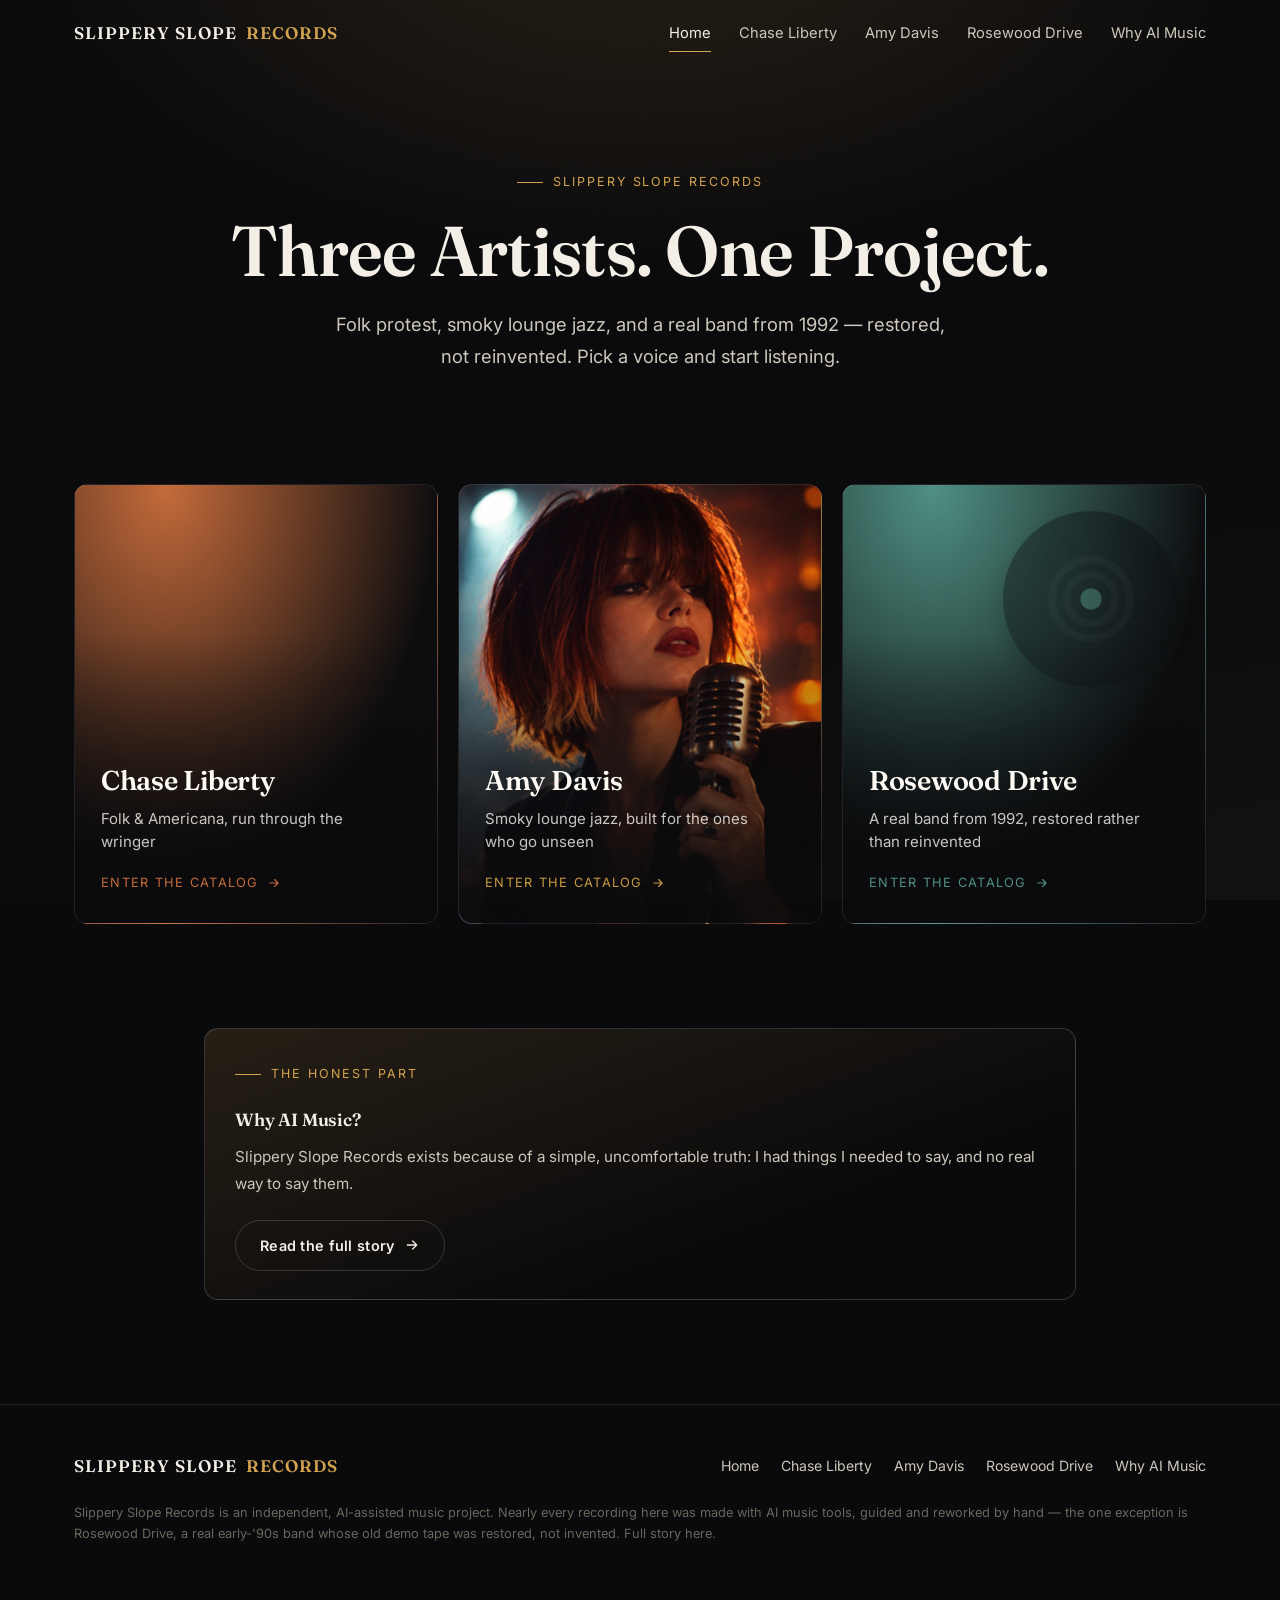
==== commit 80c7d32a: "Add Chase Liberty hero photo to home page Co-Authored-By: Claude Sonnet 5 <noreply@anthropic.com> Cl" ====
--- a/index.html
+++ b/index.html
@@ -39,8 +39,8 @@
   <section class="section section--tight">
     <div class="container container--wide">
       <div class="artist-hero-grid">
-        <a class="artist-hero-card reveal" data-c="chase" href="chase-liberty.html" aria-label="Chase Liberty — Folk & Americana, run through the wringer">
-          <div class="artist-hero-watermark vinyl vinyl--lg" aria-hidden="true"></div>
+        <a class="artist-hero-card reveal" data-c="chase" href="chase-liberty.html" aria-label="Chase Liberty — Folk & Americana, run through the wringer" style="--hero-img:url(/assets/img/chase-liberty-hero.jpg)">
+          
           <div class="artist-hero-content">
             <h3>Chase Liberty</h3>
             <p>Folk & Americana, run through the wringer</p>
--- a/assets/css/style.css
+++ b/assets/css/style.css
@@ -143,6 +143,7 @@
 .site-header .container{
   display:flex; align-items:center; justify-content:space-between;
   gap:20px;
+  z-index:1001;
 }
 .wordmark{
   font-family:var(--font-display);
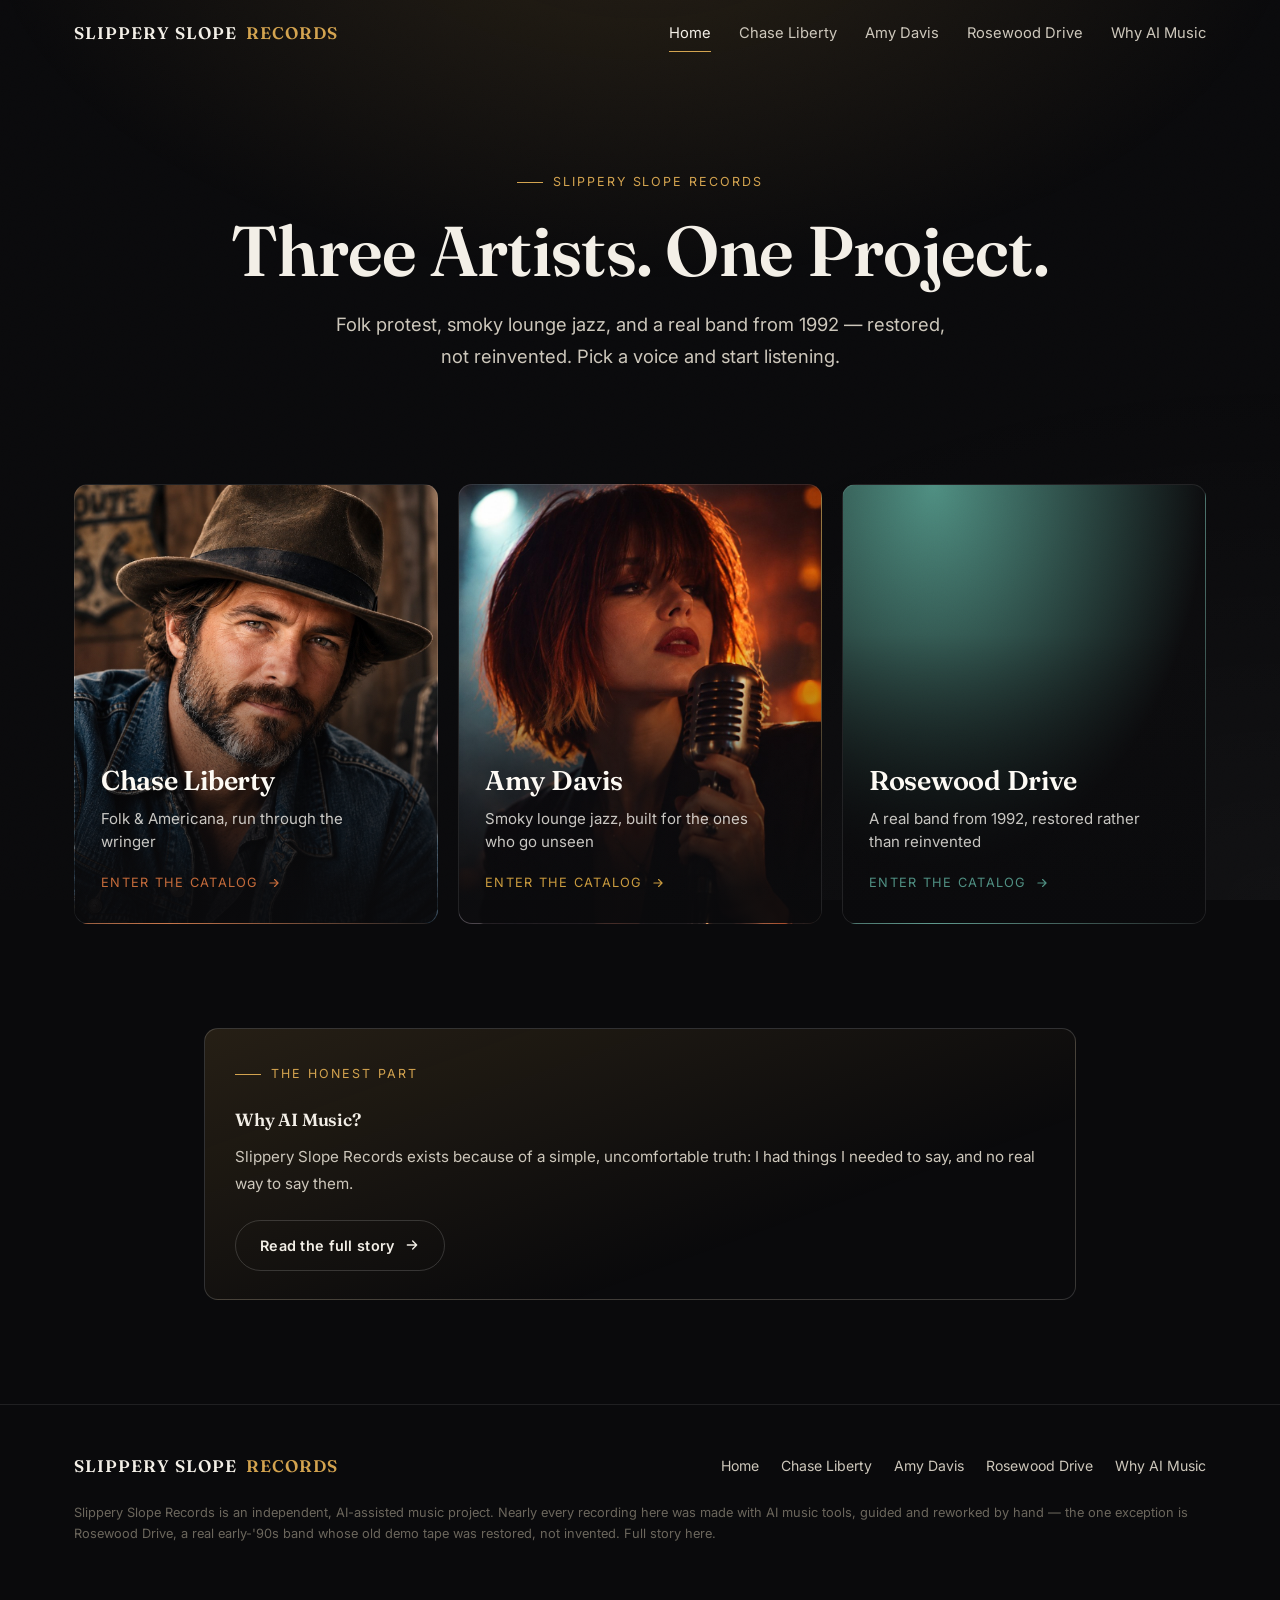
==== commit bf303006: "Add Rosewood Drive hero photo to home page Co-Authored-By: Claude Sonnet 5 <noreply@anthropic.com> C" ====
--- a/index.html
+++ b/index.html
@@ -55,8 +55,8 @@
             <span class="go">Enter the catalog <svg viewBox="0 0 24 24" fill="none" xmlns="http://www.w3.org/2000/svg"><path d="M5 12H19M19 12L13 6M19 12L13 18" stroke="currentColor" stroke-width="2" stroke-linecap="round" stroke-linejoin="round"/></svg></span>
           </div>
         </a>
-        <a class="artist-hero-card reveal" data-c="rosewood" href="rosewood-drive.html" aria-label="Rosewood Drive — A real band from 1992, restored rather than reinvented">
-          <div class="artist-hero-watermark vinyl vinyl--lg" aria-hidden="true"></div>
+        <a class="artist-hero-card reveal" data-c="rosewood" href="rosewood-drive.html" aria-label="Rosewood Drive — A real band from 1992, restored rather than reinvented" style="--hero-img:url(/assets/img/rosewood-drive-hero.jpg)">
+          
           <div class="artist-hero-content">
             <h3>Rosewood Drive</h3>
             <p>A real band from 1992, restored rather than reinvented</p>
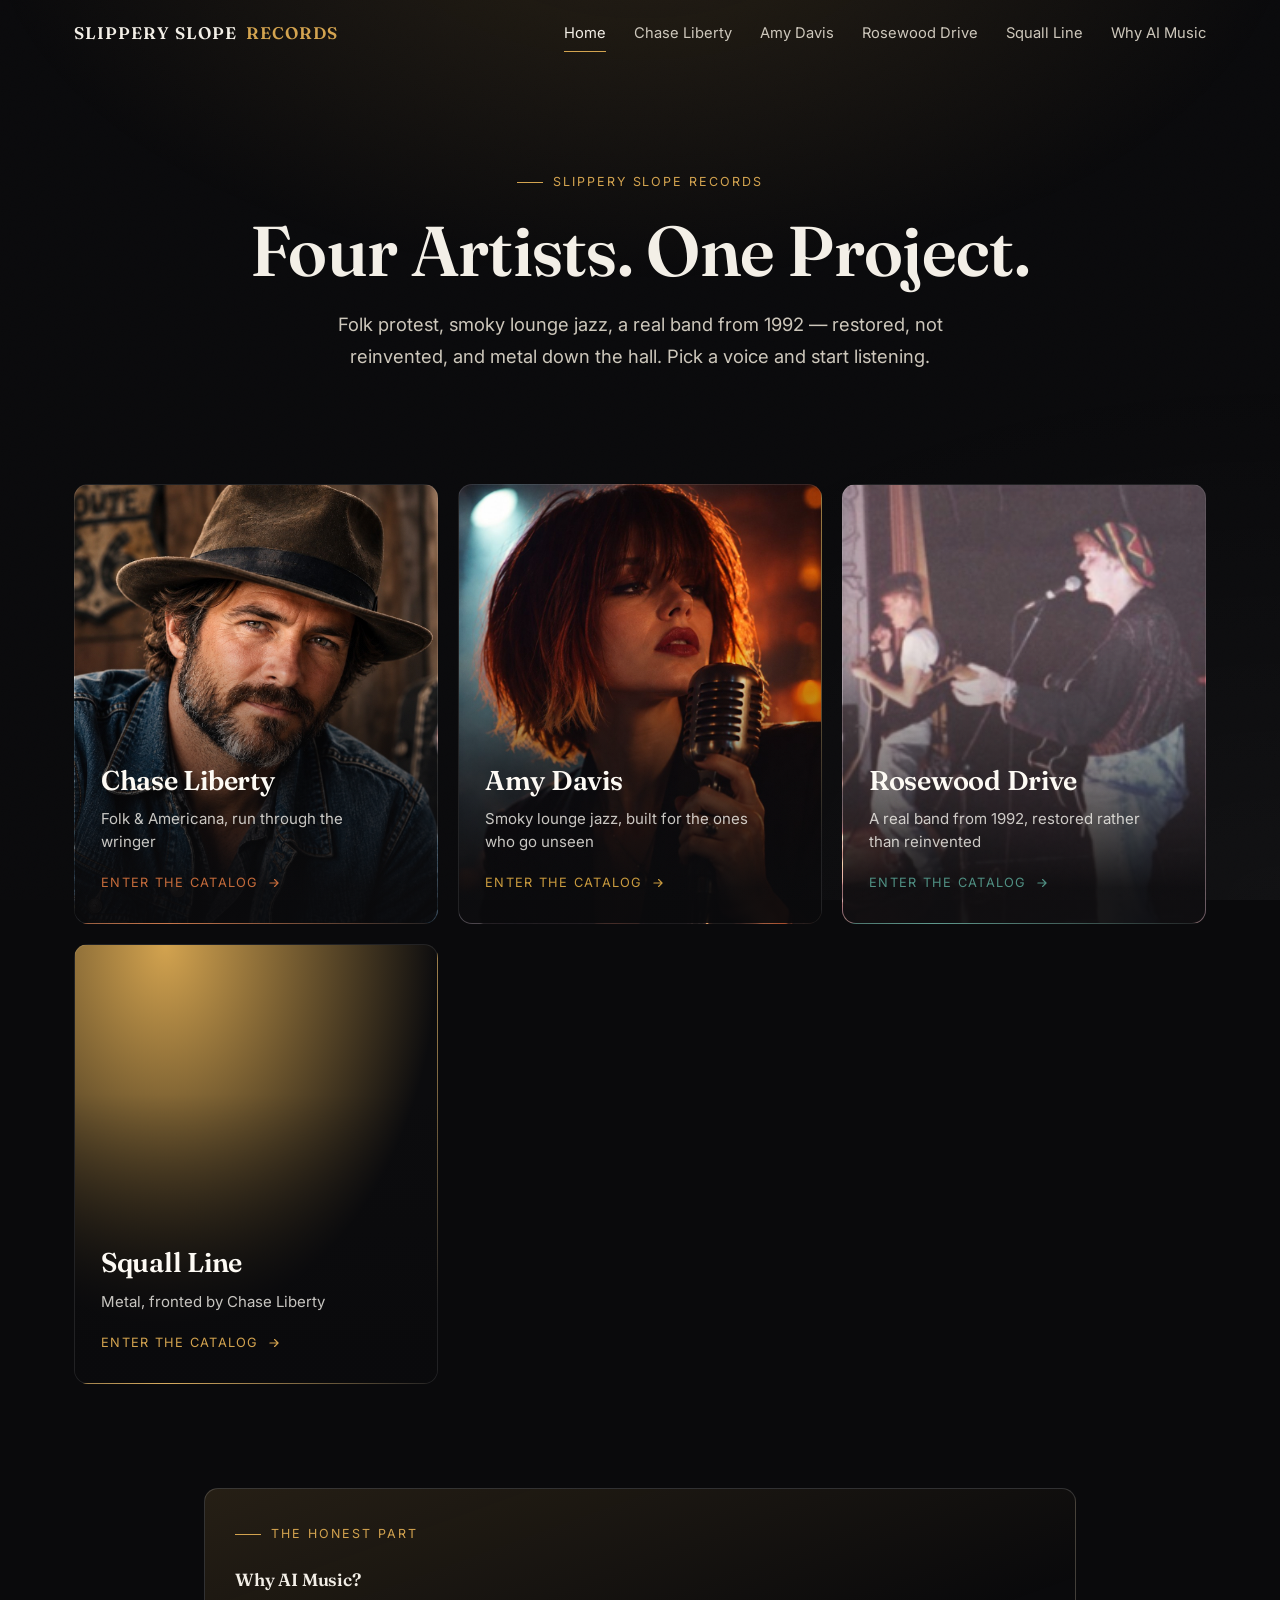
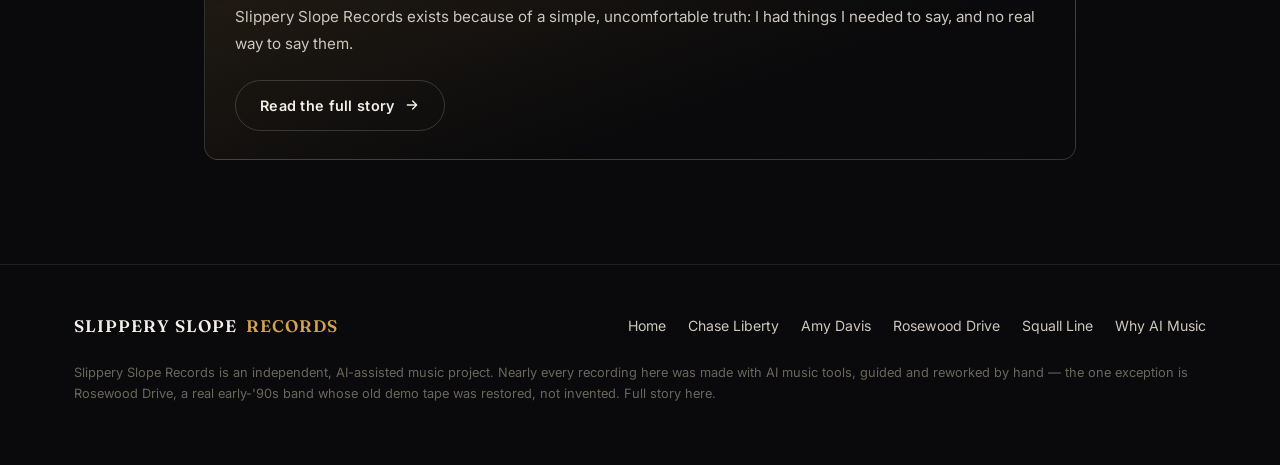
==== commit 1a34649b: "Add Squall Line to home page (4-artist grid, nav, footer)" ====
--- a/index.html
+++ b/index.html
@@ -4,7 +4,7 @@
 <meta charset="utf-8">
 <meta name="viewport" content="width=device-width, initial-scale=1">
 <title>Slippery Slope Records</title>
-<meta name="description" content="Slippery Slope Records — an independent, AI-assisted music label. Home to Chase Liberty, Amy Davis, and Rosewood Drive.">
+<meta name="description" content="Slippery Slope Records — an independent, AI-assisted music label. Home to Chase Liberty, Amy Davis, Rosewood Drive, and Squall Line.">
 <link rel="icon" href="data:,">
 <link rel="preconnect" href="https://fonts.googleapis.com">
 <link rel="preconnect" href="https://fonts.gstatic.com" crossorigin>
@@ -21,6 +21,7 @@
       <a href="chase-liberty.html" data-page="chase-liberty.html">Chase Liberty</a>
       <a href="amy-davis.html" data-page="amy-davis.html">Amy Davis</a>
       <a href="rosewood-drive.html" data-page="rosewood-drive.html">Rosewood Drive</a>
+      <a href="squall-line.html" data-page="squall-line.html">Squall Line</a>
       <a href="why-ai-music.html" data-page="why-ai-music.html">Why AI Music</a>
     </nav>
     <button class="nav-toggle" aria-label="Toggle menu" aria-expanded="false"><span></span></button>
@@ -31,8 +32,8 @@
   <section class="hero hero--center">
     <div class="container">
       <div class="kicker reveal">Slippery Slope Records</div>
-      <h1 class="reveal">Three Artists. One Project.</h1>
-      <p class="lede reveal">Folk protest, smoky lounge jazz, and a real band from 1992 — restored, not reinvented. Pick a voice and start listening.</p>
+      <h1 class="reveal">Four Artists. One Project.</h1>
+      <p class="lede reveal">Folk protest, smoky lounge jazz, a real band from 1992 — restored, not reinvented, and metal down the hall. Pick a voice and start listening.</p>
     </div>
   </section>
 
@@ -56,10 +57,18 @@
           </div>
         </a>
         <a class="artist-hero-card reveal" data-c="rosewood" href="rosewood-drive.html" aria-label="Rosewood Drive — A real band from 1992, restored rather than reinvented" style="--hero-img:url(/assets/img/rosewood-drive-hero.jpg)">
-          
+
           <div class="artist-hero-content">
             <h3>Rosewood Drive</h3>
             <p>A real band from 1992, restored rather than reinvented</p>
+            <span class="go">Enter the catalog <svg viewBox="0 0 24 24" fill="none" xmlns="http://www.w3.org/2000/svg"><path d="M5 12H19M19 12L13 6M19 12L13 18" stroke="currentColor" stroke-width="2" stroke-linecap="round" stroke-linejoin="round"/></svg></span>
+          </div>
+        </a>
+        <a class="artist-hero-card reveal" data-c="squall" href="squall-line.html" aria-label="Squall Line — Metal, fronted by Chase Liberty" style="--hero-img:url(/assets/img/squall-line-hero.jpg)">
+
+          <div class="artist-hero-content">
+            <h3>Squall Line</h3>
+            <p>Metal, fronted by Chase Liberty</p>
             <span class="go">Enter the catalog <svg viewBox="0 0 24 24" fill="none" xmlns="http://www.w3.org/2000/svg"><path d="M5 12H19M19 12L13 6M19 12L13 18" stroke="currentColor" stroke-width="2" stroke-linecap="round" stroke-linejoin="round"/></svg></span>
           </div>
         </a>
@@ -89,6 +98,7 @@
         <a href="chase-liberty.html">Chase Liberty</a>
         <a href="amy-davis.html">Amy Davis</a>
         <a href="rosewood-drive.html">Rosewood Drive</a>
+        <a href="squall-line.html">Squall Line</a>
         <a href="why-ai-music.html">Why AI Music</a>
       </nav>
     </div>
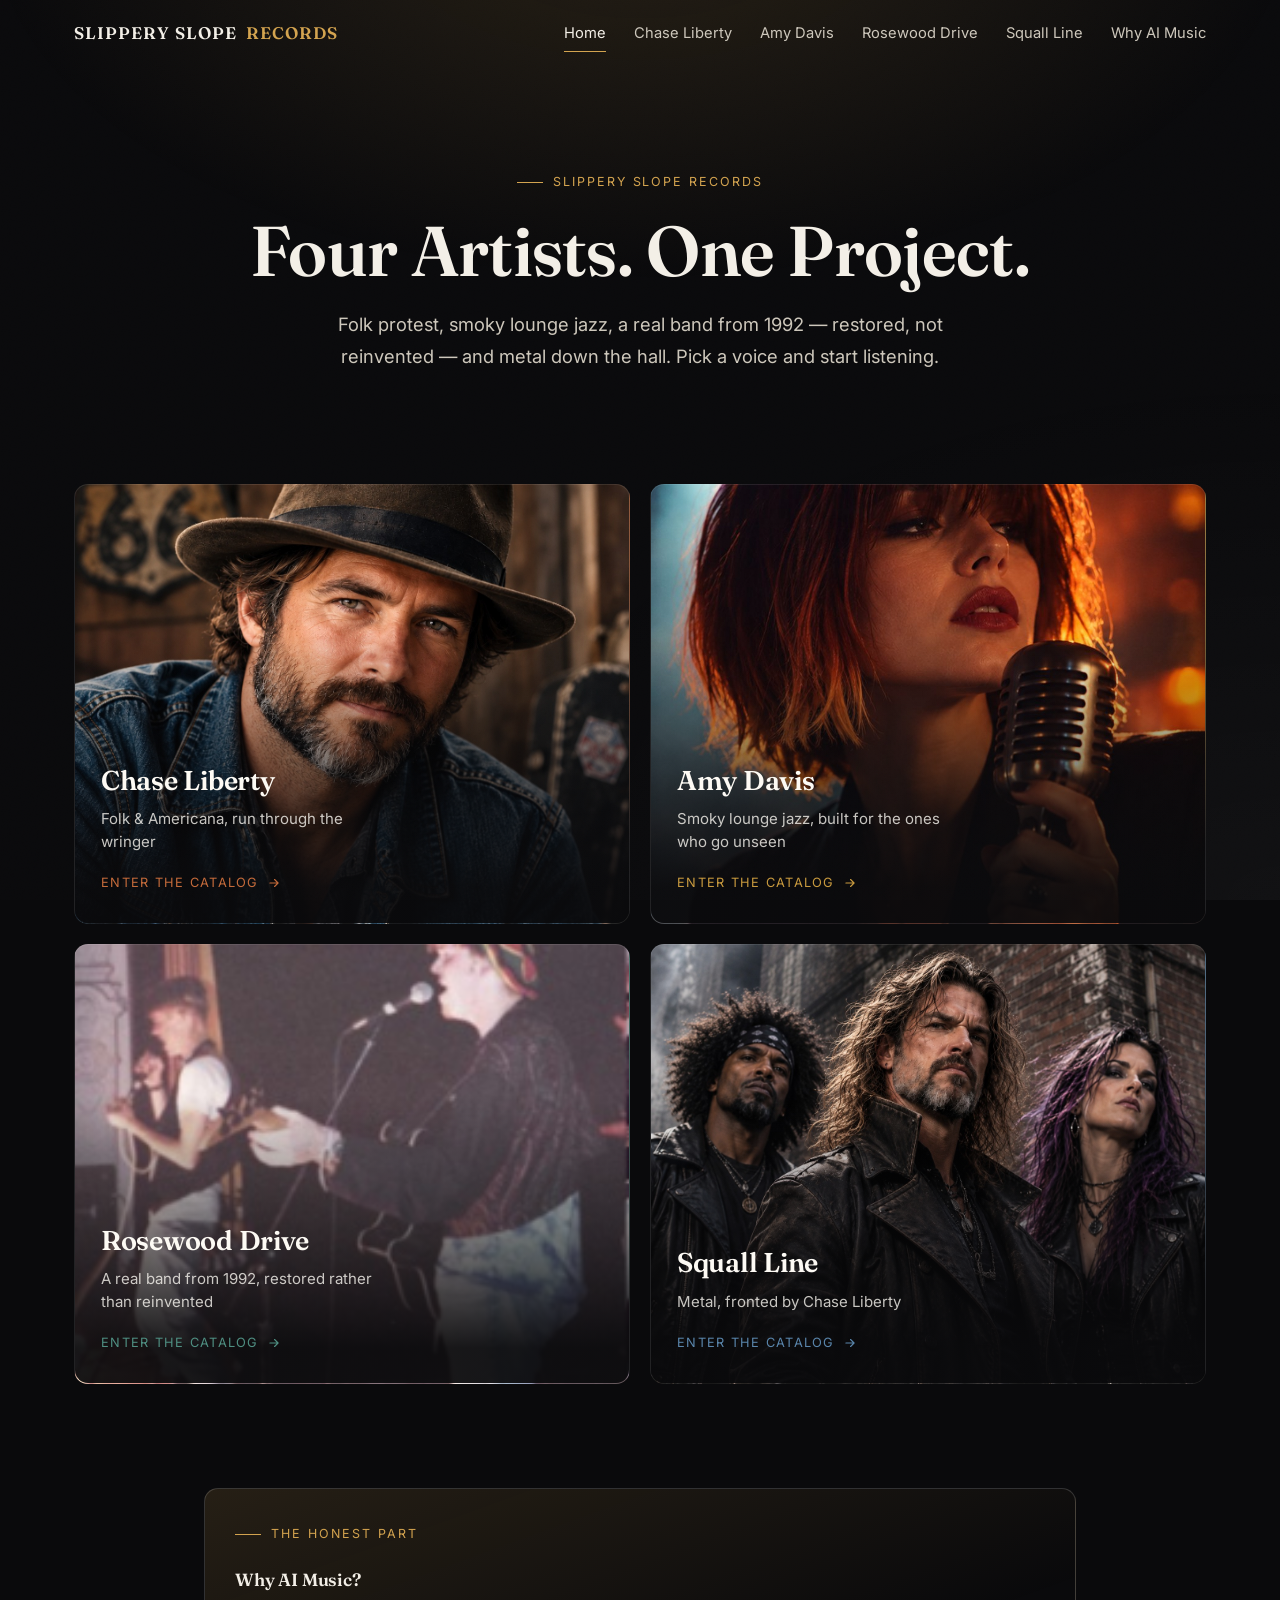
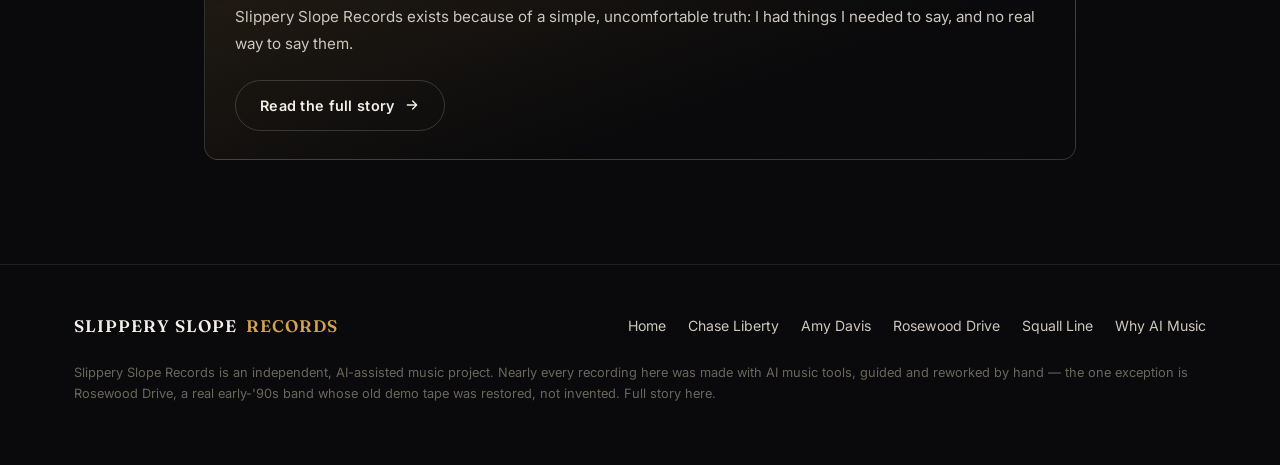
==== commit d1de3c4e: "Fix home page lede so metal reads as its own item The single em dash before "restored, not reinvente" ====
--- a/index.html
+++ b/index.html
@@ -33,7 +33,7 @@
     <div class="container">
       <div class="kicker reveal">Slippery Slope Records</div>
       <h1 class="reveal">Four Artists. One Project.</h1>
-      <p class="lede reveal">Folk protest, smoky lounge jazz, a real band from 1992 — restored, not reinvented, and metal down the hall. Pick a voice and start listening.</p>
+      <p class="lede reveal">Folk protest, smoky lounge jazz, a real band from 1992 — restored, not reinvented — and metal down the hall. Pick a voice and start listening.</p>
     </div>
   </section>
 
--- a/assets/css/style.css
+++ b/assets/css/style.css
@@ -47,6 +47,12 @@
   --accent-ink: #06120f;
   --accent-soft: rgba(79,143,130,.16);
   --accent-2: #c99a3e;
+}
+body[data-artist="squall"]{
+  --accent: #5a86ac;
+  --accent-ink: #050b11;
+  --accent-soft: rgba(90,134,172,.16);
+  --accent-2: #8a93a0;
 }
 
 *,*::before,*::after{ box-sizing:border-box; }
@@ -319,6 +325,7 @@
 .artist-card[data-c="chase"]{ --card-accent:#c46a3a; }
 .artist-card[data-c="amy"]{ --card-accent:#c99a3e; }
 .artist-card[data-c="rosewood"]{ --card-accent:#4f8f82; }
+.artist-card[data-c="squall"]{ --card-accent:#5a86ac; }
 
 .artist-card .vinyl{ margin-bottom:20px; }
 .artist-card h3{ font-size:1.5rem; margin-bottom:8px; position:relative; }
@@ -350,7 +357,7 @@
 /* Home — big artist hero cards                                            */
 /* ---------------------------------------------------------------------- */
 .artist-hero-grid{
-  display:grid; grid-template-columns:repeat(3,1fr); gap:20px;
+  display:grid; grid-template-columns:repeat(2,1fr); gap:20px;
 }
 @media (max-width:900px){ .artist-hero-grid{ grid-template-columns:1fr; } }
 
@@ -365,6 +372,7 @@
 .artist-hero-card[data-c="chase"]{ --card-accent:#c46a3a; }
 .artist-hero-card[data-c="amy"]{ --card-accent:#c99a3e; }
 .artist-hero-card[data-c="rosewood"]{ --card-accent:#4f8f82; }
+.artist-hero-card[data-c="squall"]{ --card-accent:#5a86ac; }
 .artist-hero-card::after{
   content:""; position:absolute; inset:0; z-index:1;
   background:linear-gradient(180deg, rgba(10,10,12,0) 34%, rgba(10,10,12,.94) 92%);
@@ -408,6 +416,16 @@
 }
 @media (max-width:640px){ .bio-photo{ width:160px; margin-bottom:6px; } }
 
+/* bio block variant for a wide logo/wordmark instead of a portrait photo */
+.bio-block--logo{ grid-template-columns:1fr; }
+.bio-logo{
+  width:100%; max-width:420px; padding:28px; border-radius:var(--radius);
+  background:linear-gradient(160deg,var(--bg-card),var(--bg-raised));
+  border:1px solid var(--line); box-shadow:0 18px 40px rgba(0,0,0,.45);
+  margin-bottom:6px;
+}
+.bio-logo img{ display:block; width:100%; height:auto; }
+
 /* ---------------------------------------------------------------------- */
 /* Album block                                                             */
 /* ---------------------------------------------------------------------- */
@@ -425,6 +443,8 @@
   box-shadow:0 14px 30px rgba(0,0,0,.4);
 }
 .album-cover img{ display:block; width:100%; height:100%; object-fit:cover; }
+.album-cover--logo{ background:var(--bg-raised); display:flex; align-items:center; justify-content:center; padding:10px; }
+.album-cover--logo img{ object-fit:contain; }
 .album-head-text{ display:flex; flex-direction:column; gap:6px; }
 .album-head h2{ font-size:clamp(1.6rem,3.6vw,2.2rem); }
 .album-date{ color:var(--muted); font-size:.9rem; letter-spacing:.04em; }
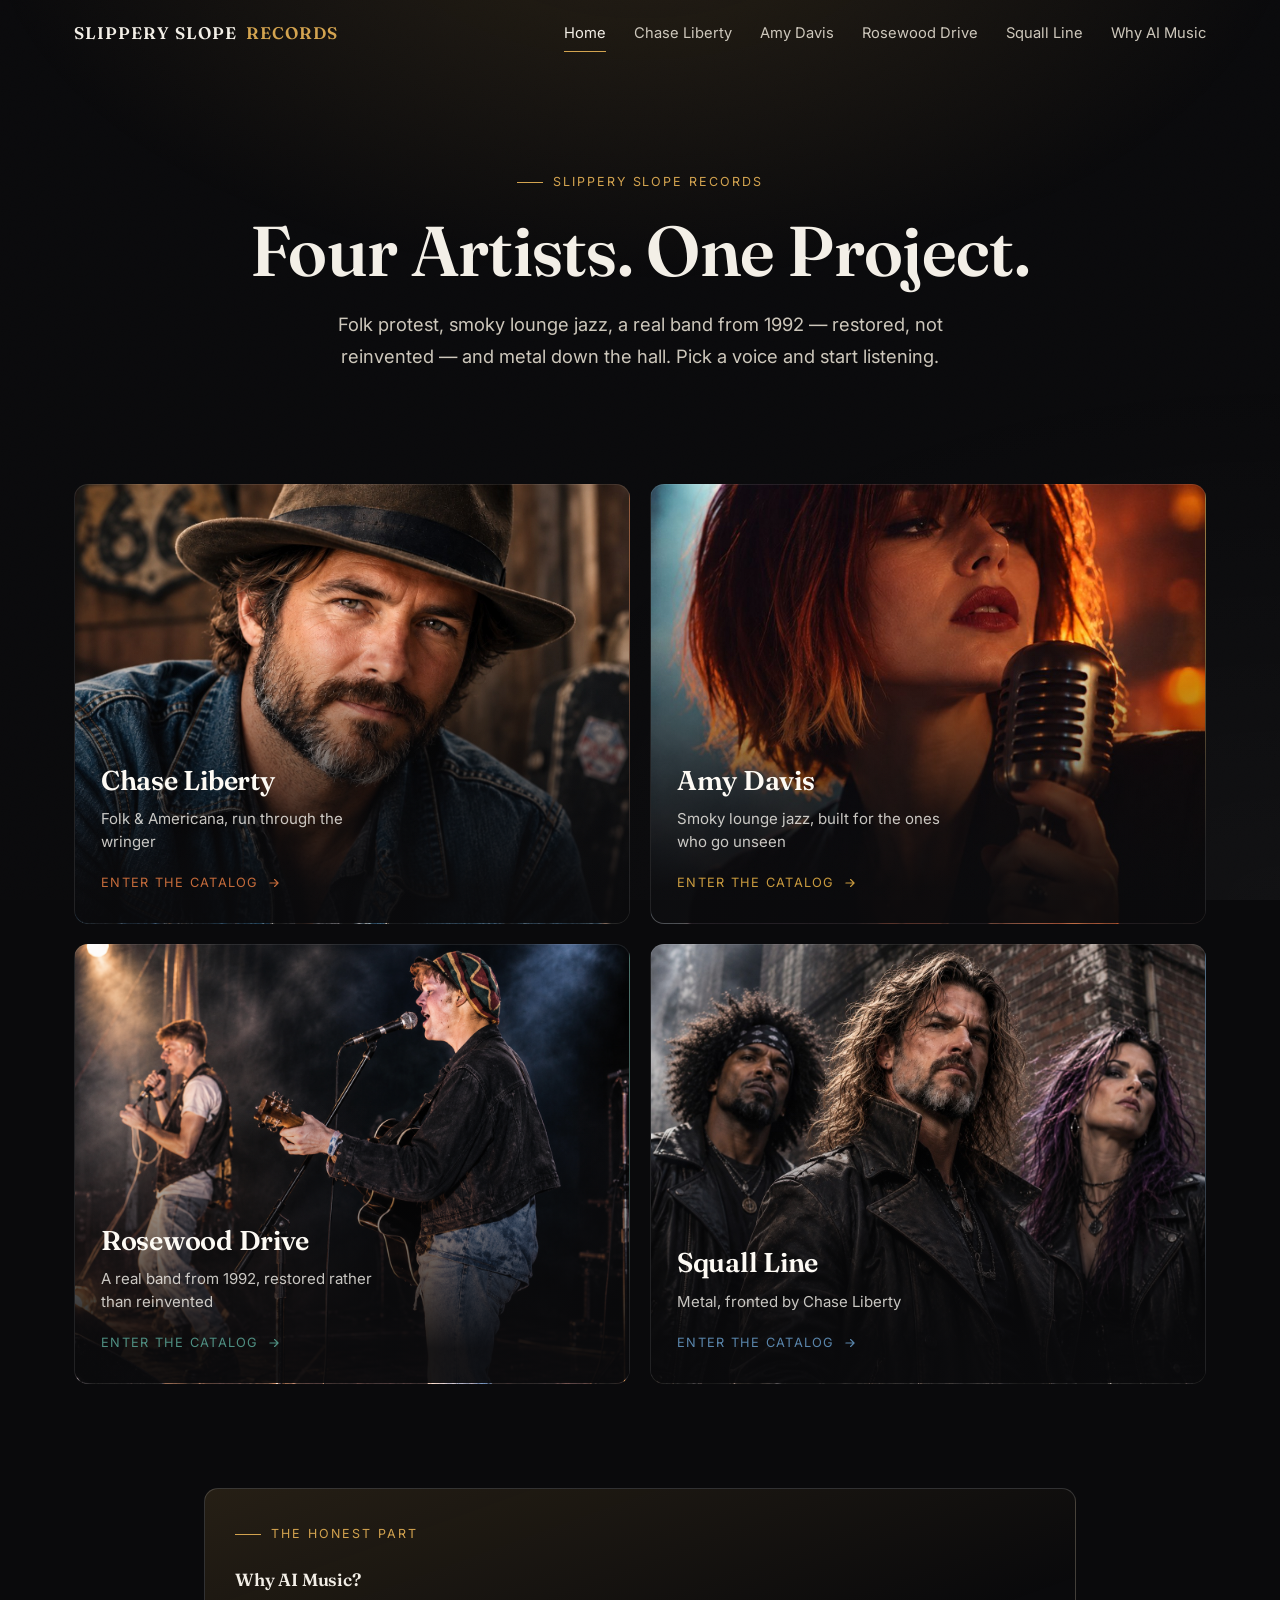
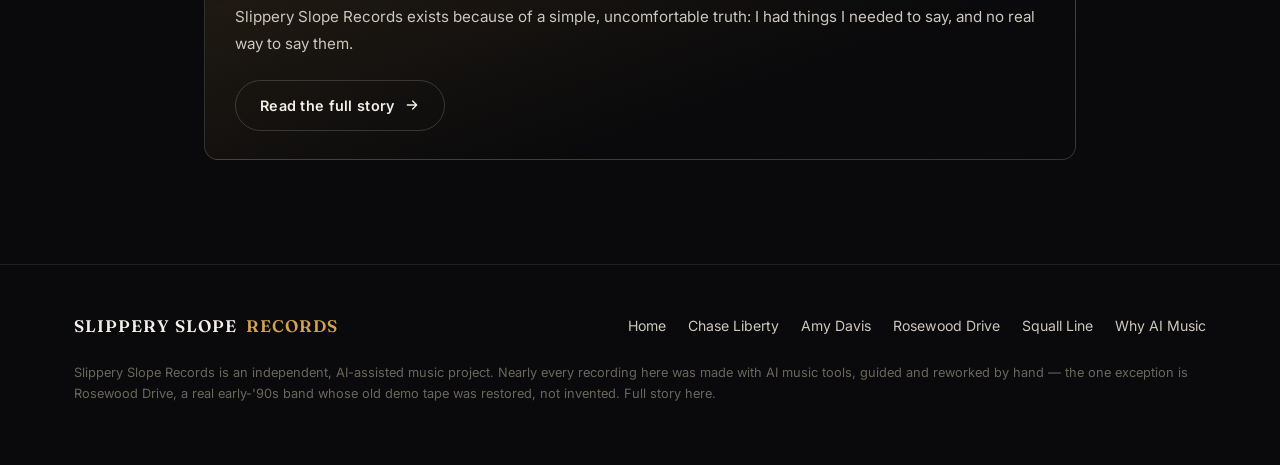
==== commit f498f720: "Swap Rosewood Drive hero image to the new edited PNG Co-Authored-By: Claude Sonnet 5 <noreply@anthro" ====
--- a/index.html
+++ b/index.html
@@ -56,7 +56,7 @@
             <span class="go">Enter the catalog <svg viewBox="0 0 24 24" fill="none" xmlns="http://www.w3.org/2000/svg"><path d="M5 12H19M19 12L13 6M19 12L13 18" stroke="currentColor" stroke-width="2" stroke-linecap="round" stroke-linejoin="round"/></svg></span>
           </div>
         </a>
-        <a class="artist-hero-card reveal" data-c="rosewood" href="rosewood-drive.html" aria-label="Rosewood Drive — A real band from 1992, restored rather than reinvented" style="--hero-img:url(/assets/img/rosewood-drive-hero.jpg)">
+        <a class="artist-hero-card reveal" data-c="rosewood" href="rosewood-drive.html" aria-label="Rosewood Drive — A real band from 1992, restored rather than reinvented" style="--hero-img:url(/assets/img/rosewood-drive-hero.png)">
 
           <div class="artist-hero-content">
             <h3>Rosewood Drive</h3>
--- a/assets/css/style.css
+++ b/assets/css/style.css
@@ -419,10 +419,7 @@
 /* bio block variant for a wide logo/wordmark instead of a portrait photo */
 .bio-block--logo{ grid-template-columns:1fr; }
 .bio-logo{
-  width:100%; max-width:420px; padding:28px; border-radius:var(--radius);
-  background:linear-gradient(160deg,var(--bg-card),var(--bg-raised));
-  border:1px solid var(--line); box-shadow:0 18px 40px rgba(0,0,0,.45);
-  margin-bottom:6px;
+  width:100%; max-width:420px; margin:0 auto 6px;
 }
 .bio-logo img{ display:block; width:100%; height:auto; }
 
